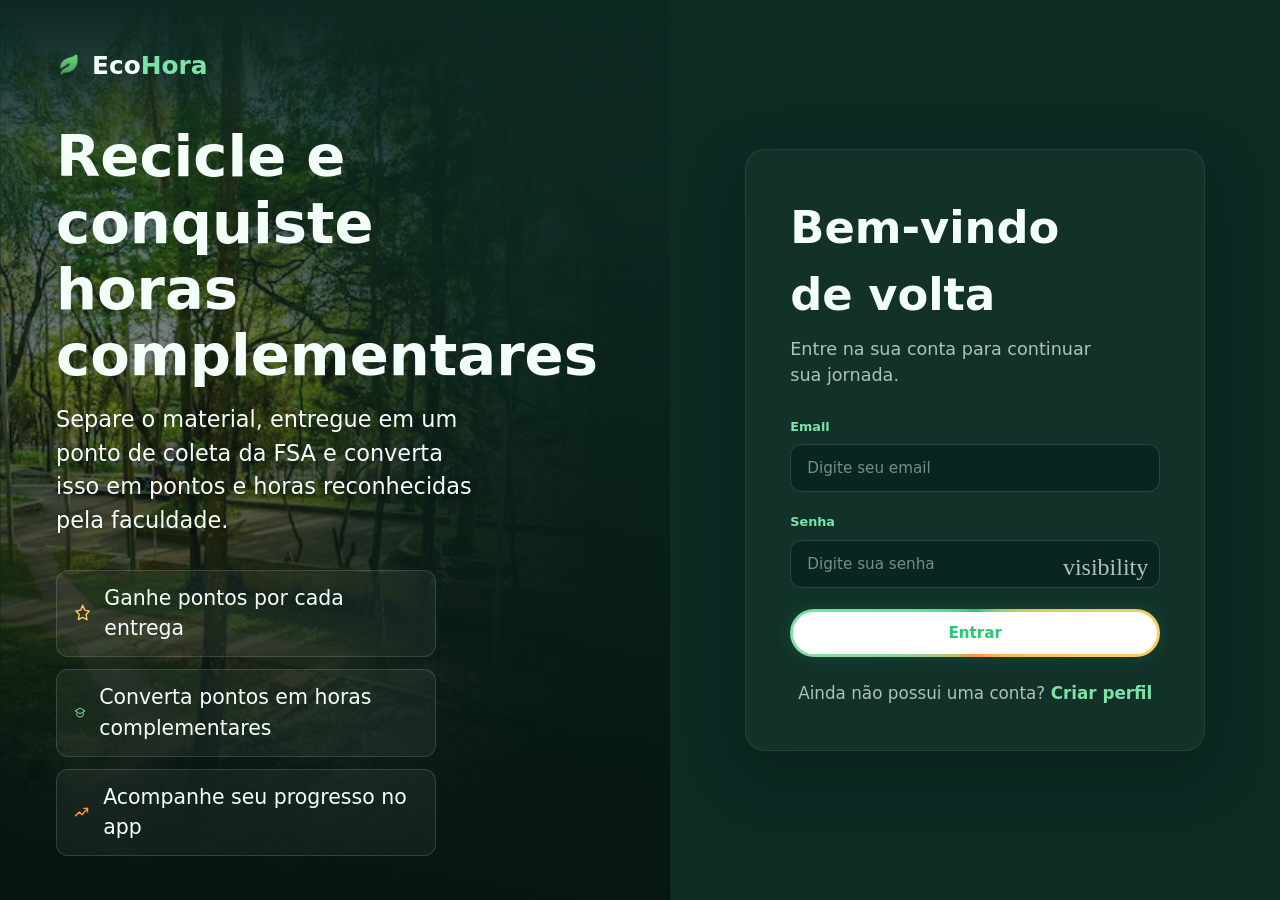
==== frontend/index.html @ d9c66c61 "feat(frontend): botao Admin na navbar e gaveta mobile no painel admin - index.html: item "Admin" (ic" ====
<!DOCTYPE html>
<html lang="pt-BR">
<head>
<meta charset="UTF-8">
<meta name="viewport" content="width=device-width, initial-scale=1.0">
<title>EcoHora - Painel</title>
<link rel="icon" href="assets/icon512_rounded.png">
<meta name="theme-color" content="#071f1c">
<link rel="manifest" href="manifest.webmanifest">

<link rel="preconnect" href="https://fonts.googleapis.com">
<link rel="preconnect" href="https://fonts.gstatic.com" crossorigin>
<link href="https://fonts.googleapis.com/css2?family=Manrope:wght@400;500;600;700&display=swap" rel="stylesheet">
<link rel="stylesheet" href="https://fonts.googleapis.com/css2?family=Material+Symbols+Outlined:opsz,wght,FILL,GRAD@20..48,100..700,0..1,-50..200" />

<link rel="stylesheet" href="estilos/tokens.css">
<link rel="stylesheet" href="estilos/dashboard.css">
</head>

<body>

<header class="app-header">
  <a class="brand" href="index.html" aria-label="EcoHora, início">
    <img class="brand-mark" src="assets/Ca105ad9cfc8580c765101d17bbb2323.webp" width="26" height="26" alt="">
    <span class="brand-name">Eco<span>Hora</span></span>
  </a>

  <nav class="app-nav" aria-label="Navegação do painel">
    <ul>
      <li>
        <button class="active" data-page="0" aria-current="page">
          <svg width="18" height="18" viewBox="0 0 20 20" fill="none" aria-hidden="true"><path d="M3 9.5 10 3l7 6.5" stroke="currentColor" stroke-width="1.6" stroke-linecap="round" stroke-linejoin="round"/><path d="M5 8.5V16a1 1 0 0 0 1 1h8a1 1 0 0 0 1-1V8.5" stroke="currentColor" stroke-width="1.6" stroke-linecap="round" stroke-linejoin="round"/></svg>
          <span class="nav-text">Home</span>
        </button>
      </li>
      <li>
        <button data-page="1">
          <svg width="18" height="18" viewBox="0 0 20 20" fill="none" aria-hidden="true"><circle cx="7" cy="7" r="3" stroke="currentColor" stroke-width="1.6"/><circle cx="14.5" cy="8" r="2.4" stroke="currentColor" stroke-width="1.6"/><path d="M2.5 17c0-3 2-4.8 4.5-4.8s4.5 1.8 4.5 4.8" stroke="currentColor" stroke-width="1.6" stroke-linecap="round"/><path d="M12.5 12.6c2.1.2 3.5 1.9 3.5 4.4" stroke="currentColor" stroke-width="1.6" stroke-linecap="round"/></svg>
          <span class="nav-text">Grupo</span>
        </button>
      </li>
      <li>
        <button data-page="2">
          <svg width="18" height="18" viewBox="0 0 20 20" fill="none" aria-hidden="true"><path d="M7 3 10 3 10 6" stroke="currentColor" stroke-width="1.6" stroke-linecap="round" stroke-linejoin="round"/><path d="M10 3c3.5 0.6 6 3.6 6 7a6 6 0 0 1-2 4.5" stroke="currentColor" stroke-width="1.6" stroke-linecap="round"/><path d="M13 17 10 17 10 14" stroke="currentColor" stroke-width="1.6" stroke-linecap="round" stroke-linejoin="round"/><path d="M10 17c-3.5-.6-6-3.6-6-7a6 6 0 0 1 2-4.5" stroke="currentColor" stroke-width="1.6" stroke-linecap="round"/></svg>
          <span class="nav-text">Lixão</span>
        </button>
      </li>


      <li>
        <button data-page="3">
          <svg width="18" height="18" viewBox="0 0 20 20" fill="none" aria-hidden="true"><path d="M10 18s6-5.2 6-9.8A6 6 0 0 0 4 8.2C4 12.8 10 18 10 18Z" stroke="currentColor" stroke-width="1.6" stroke-linejoin="round"/><circle cx="10" cy="8.2" r="2.1" stroke="currentColor" stroke-width="1.6"/></svg>
          <span class="nav-text">Postos</span>
        </button>
      </li>
      <li>
        <button data-page="4">
          <svg width="18" height="18" viewBox="0 0 20 20" fill="none" aria-hidden="true"><circle cx="10" cy="6.5" r="3" stroke="currentColor" stroke-width="1.6"/><path d="M4 17c0-3.3 2.7-5.5 6-5.5s6 2.2 6 5.5" stroke="currentColor" stroke-width="1.6" stroke-linecap="round"/></svg>
          <span class="nav-text">Perfil</span>
        </button>
      </li>
      <!-- só aparece para administrador (UX: quem autoriza é o backend) -->
      <li data-admin-only hidden>
        <a href="admin.html" aria-label="Administração">
          <svg width="18" height="18" viewBox="0 0 20 20" fill="none" aria-hidden="true"><path d="M10 2.5 16 5v4.5c0 3.6-2.5 6.2-6 8-3.5-1.8-6-4.4-6-8V5l6-2.5Z" stroke="currentColor" stroke-width="1.6" stroke-linejoin="round"/><path d="m7.5 10 1.8 1.8 3.2-3.5" stroke="currentColor" stroke-width="1.6" stroke-linecap="round" stroke-linejoin="round"/></svg>
          <span class="nav-text">Admin</span>
        </a>
      </li>
    </ul>
  </nav>

  <div class="header-points">
    <svg width="15" height="15" viewBox="0 0 20 20" fill="none" aria-hidden="true"><path d="M10 2 12.2 7.4 18 8 13.6 11.8 15 17.5 10 14.3 5 17.5 6.4 11.8 2 8 7.8 7.4 10 2Z" fill="var(--gold)"/></svg>
    <span id="points">0</span> pts
  </div>

  <button id="logoutButton" class="btn btn-danger-outline" type="button">Sair</button>
</header>

<!-- NAVEGAÇÃO MOBILE (gaveta inferior) -->
  <nav class="app-nav mobile" aria-label="Navegação do painel">
    <div class="nav-center" id="navDrawer">

      <!-- O puxador (handle) da gaveta -->
      <div class="drag-handle" onclick="toggleDrawer()">
        <div class="handle-bar"></div>
      </div>

      <!-- Grid com todos os ícones -->
      <ul class="nav-grid">
        <!-- 4 Ícones Principais (Primeira linha) -->
        <li>
          <button class="active" data-page="0" aria-current="page">
            <svg width="18" height="18" viewBox="0 0 20 20" fill="none" aria-hidden="true"><path d="M3 9.5 10 3l7 6.5" stroke="currentColor" stroke-width="1.6" stroke-linecap="round" stroke-linejoin="round"/><path d="M5 8.5V16a1 1 0 0 0 1 1h8a1 1 0 0 0 1-1V8.5" stroke="currentColor" stroke-width="1.6" stroke-linecap="round" stroke-linejoin="round"/></svg>
          </button>
        </li>
        <li>
          <button data-page="2">
            <svg width="18" height="18" viewBox="0 0 20 20" fill="none" aria-hidden="true"><path d="M7 3 10 3 10 6" stroke="currentColor" stroke-width="1.6" stroke-linecap="round" stroke-linejoin="round"/><path d="M10 3c3.5 0.6 6 3.6 6 7a6 6 0 0 1-2 4.5" stroke="currentColor" stroke-width="1.6" stroke-linecap="round"/><path d="M13 17 10 17 10 14" stroke="currentColor" stroke-width="1.6" stroke-linecap="round" stroke-linejoin="round"/><path d="M10 17c-3.5-.6-6-3.6-6-7a6 6 0 0 1 2-4.5" stroke="currentColor" stroke-width="1.6" stroke-linecap="round"/></svg>
          </button>
        </li>
        <li>
          <button data-page="3">
            <svg width="18" height="18" viewBox="0 0 20 20" fill="none" aria-hidden="true"><path d="M10 18s6-5.2 6-9.8A6 6 0 0 0 4 8.2C4 12.8 10 18 10 18Z" stroke="currentColor" stroke-width="1.6" stroke-linejoin="round"/><circle cx="10" cy="8.2" r="2.1" stroke="currentColor" stroke-width="1.6"/></svg>
          </button>
        </li>
        <li>
          <button data-page="4">
            <svg width="18" height="18" viewBox="0 0 20 20" fill="none" aria-hidden="true"><circle cx="10" cy="6.5" r="3" stroke="currentColor" stroke-width="1.6"/><path d="M4 17c0-3.3 2.7-5.5 6-5.5s6 2.2 6 5.5" stroke="currentColor" stroke-width="1.6" stroke-linecap="round"/></svg>
          </button>
        </li>
        <li>
          <button data-page="1">
            <svg width="18" height="18" viewBox="0 0 20 20" fill="none" aria-hidden="true"><circle cx="7" cy="7" r="3" stroke="currentColor" stroke-width="1.6"/><circle cx="14.5" cy="8" r="2.4" stroke="currentColor" stroke-width="1.6"/><path d="M2.5 17c0-3 2-4.8 4.5-4.8s4.5 1.8 4.5 4.8" stroke="currentColor" stroke-width="1.6" stroke-linecap="round"/><path d="M12.5 12.6c2.1.2 3.5 1.9 3.5 4.4" stroke="currentColor" stroke-width="1.6" stroke-linecap="round"/></svg>
          </button>
        </li>

        <!-- Ícones Secundários (Segunda linha, escondida inicialmente) -->
        <li data-admin-only hidden>
          <a href="admin.html" aria-label="Administração">
            <svg width="18" height="18" viewBox="0 0 20 20" fill="none" aria-hidden="true"><path d="M10 2.5 16 5v4.5c0 3.6-2.5 6.2-6 8-3.5-1.8-6-4.4-6-8V5l6-2.5Z" stroke="currentColor" stroke-width="1.6" stroke-linejoin="round"/><path d="m7.5 10 1.8 1.8 3.2-3.5" stroke="currentColor" stroke-width="1.6" stroke-linecap="round" stroke-linejoin="round"/></svg>
          </a>
        </li>



      </ul>
    </div>
  </nav>


<main class="viewport">
<div class="pages" id="pages">

<section class="page"><div class="container">
  <div class="hero">
    <div class="hero-main">
      <span class="badge">EcoHora · Fundação Santo André</span>
      <h2>Recicle e conquiste suas horas</h2>

      <ul class="hero-list">
        <li><strong>Grupo:</strong> veja quem mais pontuou na sua turma e quantos alunos participam.</li>
        <li><strong>Lixão:</strong> registre o material que você entregou pra reciclagem.</li>
        <li><strong>Postos:</strong> mapa com os pontos de coleta espalhados pelo campus.</li>
      </ul>

      <button class="btn btn-primary" onclick="goToPage(2)">Registrar reciclagem</button>
    </div>

    <div class="card level-card">
      <p class="level-label">Seu progresso</p>
      <h2>Nível 1</h2>
      <p class="muted-text">Continue reciclando pra desbloquear novas recompensas.</p>

      <div class="level-row">
        <span>XP</span>
        <b>72 / 100</b>
      </div>

      <div class="progress">
        <div></div>
      </div>
    </div>
  </div>

  <div class="grid stats">
    <div class="card stat">
      <svg class="icon" width="26" height="26" viewBox="0 0 20 20" fill="none" aria-hidden="true"><path d="M10 2 12.2 7.4 18 8 13.6 11.8 15 17.5 10 14.3 5 17.5 6.4 11.8 2 8 7.8 7.4 10 2Z" stroke="var(--gold)" stroke-width="1.4" stroke-linejoin="round"/></svg>
      <small>Pontos</small>
      <strong id="pointsHome">0</strong>
    </div>

    <div class="card stat">
      <svg class="icon" width="26" height="26" viewBox="0 0 20 20" fill="none" aria-hidden="true"><path d="M10 3 2 6.5 10 10 18 6.5 10 3Z" stroke="var(--green-light)" stroke-width="1.4" stroke-linejoin="round"/><path d="M5.5 8.3V12c0 1.4 2 2.5 4.5 2.5s4.5-1.1 4.5-2.5V8.3" stroke="var(--green-light)" stroke-width="1.4" fill="none"/></svg>
      <small>Peso reciclado</small>
      <strong id="weightHome">0 kg</strong>
    </div>

    <div class="card stat">
      <svg class="icon" width="26" height="26" viewBox="0 0 20 20" fill="none" aria-hidden="true"><path d="M7 3 10 3 10 6" stroke="var(--green)" stroke-width="1.4" stroke-linecap="round" stroke-linejoin="round"/><path d="M10 3c3.5 0.6 6 3.6 6 7a6 6 0 0 1-2 4.5" stroke="var(--green)" stroke-width="1.4" stroke-linecap="round"/><path d="M13 17 10 17 10 14" stroke="var(--green)" stroke-width="1.4" stroke-linecap="round" stroke-linejoin="round"/><path d="M10 17c-3.5-.6-6-3.6-6-7a6 6 0 0 1 2-4.5" stroke="var(--green)" stroke-width="1.4" stroke-linecap="round"/></svg>
      <small>Entregas</small>
      <strong id="deliveries">0</strong>
    </div>

    <div class="card stat">
      <svg class="icon" width="26" height="26" viewBox="0 0 20 20" fill="none" aria-hidden="true"><path d="M10 2c1 3-2.5 4-2.5 7a2.5 2.5 0 0 0 5 0c1.5 1 1.5 3 .5 4.5A5 5 0 0 1 5 10c0-3 2-4 2-6.5 1 1 1.5 2 1.5 2S8.5 4 10 2Z" stroke="var(--warm)" stroke-width="1.4" stroke-linejoin="round"/></svg>
      <small>Sequência</small>
      <strong>1 dia</strong>
    </div>
  </div>

  <h2 class="section-title">Missões</h2>

  <div class="grid missions">
    <div class="card mission" onclick="goToPage(2)">
      <h3>Primeira entrega</h3>
      <p>Registre seu primeiro material reciclável.</p>
      <div class="points">+50 XP</div>
    </div>

    <div class="card mission" onclick="goToPage(3)">
      <h3>Explorador verde</h3>
      <p>Encontre um ponto de coleta na faculdade.</p>
      <div class="points">+30 XP</div>
    </div>


    </div>
  </div>
</section>


<section class="page"><div class="container">
  <h2 class="title">Sua turma</h2>
  <p class="subtitle">
    Consulte os eventos e escolha um grupo para participar.
  </p>

  <div class="card" style="margin-bottom:20px">
    <h3>Eventos disponíveis</h3>
    <label for="grupoEvento">Selecione um evento</label> 
    <div class="field">
      <select id="grupoEvento" class="input dropdown-input" style="width:100%;margin:10px 0">
        <option value="">Carregando eventos...</option>
      </select>
    </div> 

    <label for="grupoOpcao">Grupos do evento</label>
    <div class="field">
      <select id="grupoOpcao" class="input" style="width:100%;margin:10px 0">
        <option value="">Selecione um evento primeiro</option>
      </select>
    </div>

    <button id="grupoEntrar" class="btn btn-primary" type="button">
      Entrar no grupo selecionado
    </button>
    <button id="grupoSair" class="btn btn-solid-green" type="button"
      style="margin-left:8px" hidden>
      Sair do grupo atual
    </button>

    <p id="grupoMensagem" role="status" style="margin-top:14px">
      Carregando informações...
    </p>
  </div>

  <div class="group-head">
    <div>
      <span class="badge">Seu grupo atual</span>
      <div class="group-name" id="grupoAtualNome">Nenhum grupo</div>
      <p class="subtitle" id="grupoAtualEvento" style="margin:6px 0 0">
        Você ainda não está em um grupo.
      </p>
    </div>
  </div>

  <h2 class="section-title">Pontuação e ranking</h2>
  <p class="subtitle">
    A pontuação coletiva e o ranking serão exibidos quando houver dados
    reais disponibilizados pelo backend.
  </p>
</div></section>


<section class="page"><div class="container">
  <h2 class="title">Lixão</h2>
  <p class="subtitle">Registre a entrega do material reciclável para receber pontos.</p>

  <div class="callout">
    <svg width="18" height="18" viewBox="0 0 20 20" fill="none" aria-hidden="true"><circle cx="10" cy="10" r="7.3" stroke="var(--gold)" stroke-width="1.5"/><path d="M10 6.5v4" stroke="var(--gold)" stroke-width="1.6" stroke-linecap="round"/><circle cx="10" cy="13.3" r="0.9" fill="var(--gold)"/></svg>
    Demonstração: os dados e pontuações abaixo são fictícios.
  </div>

  <div class="grid recycle-grid">

    <div class="card recycle plastico" onclick="selecionarMaterial(this.querySelector(&quot;h3&quot;).textContent)">
      <svg class="big" width="36" height="36" viewBox="0 0 24 24" fill="none" aria-hidden="true"><path d="M9 3h6v2.5l1.5 2V19a2 2 0 0 1-2 2h-5a2 2 0 0 1-2-2V7.5L9 5.5V3Z" stroke="var(--green-light)" stroke-width="1.5" stroke-linejoin="round"/><path d="M8.5 12h7" stroke="var(--green-light)" stroke-width="1.5"/></svg>
      <h3>Plástico</h3>
      <p>Garrafas, embalagens e outros recicláveis.</p>
      <div class="points">2 pontos/kg</div>
    </div>

    <div class="card recycle papel" onclick="selecionarMaterial(this.querySelector(&quot;h3&quot;).textContent)">
      <svg class="big" width="36" height="36" viewBox="0 0 24 24" fill="none" aria-hidden="true"><path d="M6 3h9l3 3v15a1 1 0 0 1-1 1H6a1 1 0 0 1-1-1V4a1 1 0 0 1 1-1Z" stroke="var(--green-light)" stroke-width="1.5" stroke-linejoin="round"/><path d="M9 12h6M9 15.5h6M9 8.5h3" stroke="var(--green-light)" stroke-width="1.4" stroke-linecap="round"/></svg>
      <h3>Papel</h3>
      <p>Folhas, caixas e materiais de papel.</p>
      <div class="points">2 pontos/kg</div>
    </div>

    <div class="card recycle vidro" onclick="selecionarMaterial(this.querySelector(&quot;h3&quot;).textContent)">
      <svg class="big" width="36" height="36" viewBox="0 0 24 24" fill="none" aria-hidden="true"><path d="M10 2h4v3.2l2 2.3V20a2 2 0 0 1-2 2h-4a2 2 0 0 1-2-2V7.5l2-2.3V2Z" stroke="var(--green-light)" stroke-width="1.5" stroke-linejoin="round"/><path d="M8 13h8" stroke="var(--green-light)" stroke-width="1.5"/></svg>
      <h3>Vidro</h3>
      <p>Garrafas e recipientes de vidro.</p>
      <div class="points">3 pontos/kg</div>
    </div>

    <div class="card recycle metal" onclick="selecionarMaterial(this.querySelector(&quot;h3&quot;).textContent)">
      <svg class="big" width="36" height="36" viewBox="0 0 24 24" fill="none" aria-hidden="true"><path d="M7 8 6.5 20a1.5 1.5 0 0 0 1.5 1.6h8a1.5 1.5 0 0 0 1.5-1.6L17 8" stroke="var(--green-light)" stroke-width="1.5" stroke-linecap="round" stroke-linejoin="round"/><ellipse cx="12" cy="8" rx="5" ry="2" stroke="var(--green-light)" stroke-width="1.5"/></svg>
      <h3>Metal</h3>
      <p>Latas e outros metais recicláveis.</p>
      <div class="points">1 ponto/kg</div>
    </div>

  </div>

  <form id="recycleForm" class="card recycle-form" onsubmit="return registrarReciclagemFormulario(event)">
    <h3>Registrar entrega</h3>
    <p class="subtitle">Selecione o material e informe o peso entregue.</p>
    <div class="field">
      <label for="recycleMaterial">Material reciclável</label>
      <select id="recycleMaterial" name="material" required>
        <option value="">Carregando materiais...</option>
      </select>
    </div>
    <div class="field">
      <label for="recycleWeight">Peso (kg)</label>
      <input id="recycleWeight" name="weight" type="text" inputmode="decimal" autocomplete="off" placeholder="Ex.: 1,5" aria-describedby="recycleHelp" required>
      <small id="recycleHelp">Informe um valor entre 1 e 10 kg. Você pode usar vírgula ou ponto decimal.</small>
    </div>
    <button id="recycleSubmit" class="btn btn-primary" type="submit">Registrar reciclagem</button>
    <p id="recycleStatus" role="status" aria-live="polite"></p>
  </form>

  <div class="card info-card">
    <h3>Como funciona?</h3>
    <p>
      Escolha o tipo de material entregue. Em uma versão real,
      esta ação deverá ser validada por um posto de coleta antes
      da conversão em pontos e horas complementares.
    </p>
  </div>
</div></section>








<section class="page"><div class="container">
  <h2 class="title">Postos</h2>
  <p class="subtitle">Locais para coleta de recicláveis.</p>

  <div class="callout callout-warm">
    <svg width="18" height="18" viewBox="0 0 20 20" fill="none" aria-hidden="true"><path d="M10 2 18.5 17H1.5L10 2Z" stroke="var(--warm)" stroke-width="1.5" stroke-linejoin="round"/><path d="M10 8v4" stroke="var(--warm)" stroke-width="1.6" stroke-linecap="round"/><circle cx="10" cy="14.5" r="0.9" fill="var(--warm)"/></svg>
    Esses dados são fictícios, ainda não refletem a realidade fiel do ambiente.
  </div>

  <div class="stations">

    <div class="map">
      <img
        src="assets/mapa-fsa_atualizado-931x1024.jpg"
        alt="Mapa da Fundação Santo André"
        onerror="this.style.display='none'">

      <div class="map-placeholder">Mapa dos pontos de coleta</div>
    </div>

    <div class="station-list">

      <div class="station">
        <h3>Fafil</h3>
        <p>Ao lado esquerdo da saída, sentido Faeco.</p>
        <div class="distance">Ponto de coleta</div>
      </div>

      <div class="station">
        <h3>Fafil — 1ºA</h3>
        <p>Ao lado dos banheiros no 1ºA, lado leste.</p>
        <div class="distance">Ponto de coleta</div>
      </div>

      <div class="station">
        <h3>Fafil — Térreo</h3>
        <p>Perto da entrada sentido Faengs.</p>
        <div class="distance">Ponto de coleta</div>
      </div>

      <div class="station">
        <h3>Prédio Central</h3>
        <p>Ao lado de fora da cantina, em frente à praça.</p>
        <div class="distance">Ponto de coleta</div>
      </div>

      <div class="station">
        <h3>Prédio Central</h3>
        <p>Perto da secretaria, ao lado da mesa de ping pong.</p>
        <div class="distance">Ponto de coleta</div>
      </div>

    </div>
  </div>
</div></section>

<section class="page perfil-page" data-page="4">

    <div class="perfil-container">

        <!-- Cabeçalho -->
        <div class="perfil-header">
            <div>
                <span class="perfil-kicker">MINHA CONTA</span>
                <h1>Meu perfil</h1>
                <p>Gerencie suas informações pessoais.</p>
            </div>
        </div>

        <!-- Card principal -->
        <div class="perfil-card">

            <!-- Avatar -->
            <div class="perfil-avatar-area">
                <div class="perfil-avatar" id="perfilAvatar">
                    <span class="material-symbols-outlined">
                      person
                    </span>
                </div>

                <div class="perfil-avatar-info">
                    <strong id="perfilNomeTopo">Usuário</strong>
                    <span id="perfilEmailTopo">usuario@email.com</span>
                </div>
            </div>

            <div class="perfil-divider"></div>

            <!-- Formulário -->
            <form id="perfilForm">

                <div class="perfil-form-grid">

                    <!-- Nome -->
                    <div class="perfil-field">
                        <label for="perfilNome">Nome</label>

                        <input
                            type="text"
                            id="perfilNome"
                            name="nome"
                            placeholder="Digite seu nome"
                            disabled
                            required
                        >
                    </div>

                    <!-- RA -->
                    <div class="perfil-field">
                        <label for="perfilRA">
                            RA
                            <span class="campo-bloqueado">Não pode ser alterado</span>
                        </label>

                        <input
                            type="text"
                            id="perfilRA"
                            name="ra"
                            placeholder="Seu RA"
                            disabled
                        >
                    </div>

                    <!-- Email -->
                    <div class="perfil-field">
                        <label for="perfilEmail">E-mail</label>

                        <input
                            type="email"
                            id="perfilEmail"
                            name="email"
                            placeholder="Digite seu e-mail"
                            disabled
                            required
                        >
                    </div>

                    <!-- Curso -->
                    <div class="perfil-field">
                        <label for="perfilCurso">Curso</label>

                        <select
                            id="perfilCurso"
                            name="curso"
                            disabled
                            required
                        >
                            <option value="">Carregando cursos...</option>
                        </select>
                    </div>

                    <!-- Turma -->
                    <div class="perfil-field">
                        <label for="perfilTurma">Turma</label>

                        <select
                            id="perfilTurma"
                            name="turma"
                            disabled
                            required
                        >
                            <option value="">Carregando turmas...</option>
                        </select>
                    </div>

                </div>

                <!-- Mensagem -->
                <div
                    class="perfil-message"
                    id="perfilMessage"
                    aria-live="polite"
                ></div>

                <!-- Ações -->
                <div class="perfil-actions">

                    <button
                        type="button"
                        class="perfil-btn perfil-btn-secondary"
                        id="perfilCancelar"
                        hidden
                    >
                        Cancelar
                    </button>

                    <button
                        type="button"
                        class="perfil-btn perfil-btn-primary"
                        id="perfilEditar"
                    >
                        Editar perfil
                    </button>

                    <button
                        type="submit"
                        class="perfil-btn perfil-btn-primary"
                        id="perfilSalvar"
                        hidden
                    >
                        Salvar alterações
                    </button>

                </div>

            </form>

        </div>

        <!-- Informação -->
        <div class="perfil-info-card">
            <div class="perfil-info-icon">i</div>

            <div>
                <strong>Sobre seus dados</strong>
                <p>
                    Seu RA é utilizado como identificação acadêmica
                    e não pode ser alterado por este painel.
                </p>
            </div>
        </div>

    </div>

</section>

</div>
</main>


<div class="toast" id="toast"></div>


<!-- API E AUTENTICAÇÃO -->
<script src="api.js"></script>
<script src="auth.js"></script>


<!-- FUNCIONALIDADES DA PÁGINA -->
<script>
const pages = document.getElementById('pages');
const buttons = [...document.querySelectorAll('.app-nav button')];

let current = 0;
let points = 0;
let deliveries = 0;
let totalWeight = 0;
let materiaisReciclagem = [];
let startX = 0;


function atualizarPontuacaoCards() {
  document.querySelectorAll(".recycle").forEach(card => {
    const nome = card.querySelector("h3")?.textContent.trim();
    const exibicao = card.querySelector(".points");

    const material = materiaisReciclagem.find(
      m => m.material_name.trim().toLowerCase() === nome?.toLowerCase()
    );

    if (!exibicao) return;

    exibicao.textContent =
      material && Number.isFinite(Number(material.points_per_kilogram))
        ? `${material.points_per_kilogram} pontos/kg`
        : "Pontuação indisponível";
  });
}

async function carregarMateriaisReciclagem() {
  try {
    materiaisReciclagem = await getMaterials();
    console.log("Materiais carregados:", materiaisReciclagem);
    atualizarPontuacaoCards();
    popularSeletorMateriais();
  } catch (erro) {
    console.error("Erro ao carregar materiais:", erro);
    materiaisReciclagem = [];
  }
}

window.addEventListener('load', () => {
  carregarMateriaisReciclagem();
});

function goToPage(n) {
  n = Math.max(0, Math.min(4, n));
  current = n;

  pages.style.transform = `translateX(-${n * 100}vw)`;

  buttons.forEach(b => {
    const isActive = parseInt(b.dataset.page) === n;

    b.classList.toggle('active', isActive);

    if (isActive) {
      b.setAttribute('aria-current', 'page');
    } else {
      b.removeAttribute('aria-current');
    }
  });

  // Fecha a gaveta mobile ao trocar de página
  if (drawer) drawer.classList.remove('expanded');
}

// Gaveta da navegação mobile
const drawer = document.getElementById('navDrawer');
let touchStartY = 0;

function toggleDrawer() {
  drawer.classList.toggle('expanded');
}

if (drawer) {
  drawer.addEventListener('touchstart', e => {
    touchStartY = e.touches[0].clientY;
  });

  drawer.addEventListener('touchmove', e => {
    const diff = touchStartY - e.touches[0].clientY;

    if (diff > 15) drawer.classList.add('expanded');
    else if (diff < -15) drawer.classList.remove('expanded');
  });
}


buttons.forEach(b => {
  b.addEventListener('click', () => goToPage(+b.dataset.page));
});



document.addEventListener('keydown', e => {
  // Não trocar de aba enquanto o usuário navega por um campo.
  if (
    e.target instanceof Element &&
    e.target.closest('input, select, textarea, [contenteditable="true"]')
  ) {
    return;
  }

  if (e.key === 'ArrowRight') {
    goToPage(current + 1);
  }

  if (e.key === 'ArrowLeft') {
    goToPage(current - 1);
  }
});

let swipePermitido = false;

pages.addEventListener('pointerdown', e => {
  // No desktop, arrastar o mouse não deve trocar de tela.
  if (e.pointerType === 'mouse') {
    swipePermitido = false;
    return;
  }

  startX = e.clientX;

  const alvo = e.target instanceof Element ? e.target : null;

  swipePermitido = !alvo?.closest(
    'select, input, textarea, button, a, label, [contenteditable="true"]'
  );
});

pages.addEventListener('pointerup', e => {
  if (!swipePermitido) {
    swipePermitido = false;
    return;
  }

  const d = startX - e.clientX;

  if (Math.abs(d) > 55) {
    goToPage(current + (d > 0 ? 1 : -1));
  }

  swipePermitido = false;
});



function update() {
  document.getElementById('points').textContent =
    points.toLocaleString('pt-BR');

  document.getElementById('pointsHome').textContent =
    points.toLocaleString('pt-BR');

  document.getElementById('deliveries').textContent =
    deliveries.toLocaleString('pt-BR');

  const weightHome = document.getElementById('weightHome');
  if (weightHome) {
    weightHome.textContent = `${totalWeight.toLocaleString('pt-BR', {
      maximumFractionDigits: 2
    })} kg`;
  }
}


function popularSeletorMateriais() {
  const select = document.getElementById("recycleMaterial");
  if (!select) return;
  select.replaceChildren(new Option("Selecione um material", ""));
  materiaisReciclagem.forEach(item => {
    select.add(new Option(item.material_name, String(item.id)));
  });
  select.addEventListener("change", atualizarDestaqueMaterial);
  atualizarDestaqueMaterial();
}

function atualizarDestaqueMaterial() {
  const select = document.getElementById("recycleMaterial");
  const form = document.getElementById("recycleForm");
  if (!select || !form) return;
  const item = materiaisReciclagem.find(m => String(m.id) === select.value);
  const classes = ["plastico", "papel", "vidro", "metal"];
  form.classList.remove(...classes.map(c => "material-" + c));
  document.querySelectorAll(".recycle-grid .recycle").forEach(card => {
    card.classList.remove("selected");
  });
  if (!item) return;
  const material = item.material_name.trim().toLowerCase();
  const nomeNormalizado = material.normalize("NFD").replace(/[\u0300-\u036f]/g, "");
  const classe = classes.find(c => c === nomeNormalizado);
  if (!classe) return;
  form.classList.add("material-" + classe);
  const card = document.querySelector(".recycle-grid .recycle." + classe);
  if (card) card.classList.add("selected");
}

function selecionarMaterial(material) {
  const select = document.getElementById("recycleMaterial");
  if (!select) return;
  const item = materiaisReciclagem.find(m => m.material_name.trim().toLowerCase() === material.trim().toLowerCase());
  if (item) select.value = String(item.id);
  atualizarDestaqueMaterial();
  document.getElementById("recycleWeight").focus();
}

function registrarReciclagemFormulario(event) {
  event.preventDefault();
  const select = document.getElementById("recycleMaterial");
  const pesoTexto = document.getElementById("recycleWeight").value.trim();
  const status = document.getElementById("recycleStatus");
  const peso = Number(pesoTexto.replace(",", "."));
  if (!select.value) {
    status.textContent = "Selecione um material reciclável.";
    return false;
  }
  if (!pesoTexto || !Number.isFinite(peso) || peso < 1 || peso > 10) {
    status.textContent = "Informe um peso válido entre 1 e 10 kg.";
    return false;
  }
  recycle(select.value, peso);
  return false;
}

async function recycle(materialId, peso) {
  const item = materiaisReciclagem.find(m => String(m.id) === String(materialId));
  const status = document.getElementById("recycleStatus");
  const submit = document.getElementById("recycleSubmit");
  if (!item) {
    status.textContent = "Material indisponível. Recarregue a página e tente novamente.";
    return;
  }
  status.textContent = "Registrando entrega...";
  submit.disabled = true;
  try {
    const resposta = await registerRecycling({ fk_cd_material: item.id, nr_weight_kilograms: peso });
    if (!resposta || typeof resposta.total_points !== "number" || typeof resposta.points_earned !== "number") {
      throw new Error("A API não retornou os dados de pontuação esperados. Verifique o registro antes de tentar novamente.");
    }
    points = resposta.total_points;
    deliveries++;
    totalWeight += Number(peso) || 0;
    update();
    status.textContent = `${item.material_name}: ${peso.toLocaleString("pt-BR")} kg registrados. +${resposta.points_earned.toLocaleString("pt-BR")} pontos.`;
    document.getElementById("recycleWeight").value = "";
  } catch (error) {
    console.error("Erro ao registrar reciclagem:", error);
    status.textContent = error.message || "Não foi possível registrar a reciclagem.";
  } finally {
    submit.disabled = false;
  }
}

function buy(item) {
  showToast(`${item}: resgate demonstrativo.`);
}


let timer;


function showToast(msg) {
  const t = document.getElementById('toast');

  t.textContent = msg;
  t.classList.add('show');

  clearTimeout(timer);

  timer = setTimeout(() => {
    t.classList.remove('show');
  }, 2800);
}


update();
</script>



<!-- PERFIL -->
<script>
const perfilForm = document.getElementById('perfilForm');
const perfilNome = document.getElementById('perfilNome');
const perfilRA = document.getElementById('perfilRA');
const perfilEmail = document.getElementById('perfilEmail');
const perfilCurso = document.getElementById('perfilCurso');
const perfilTurma = document.getElementById('perfilTurma');

const perfilNomeTopo = document.getElementById('perfilNomeTopo');
const perfilEmailTopo = document.getElementById('perfilEmailTopo');

const perfilMessage = document.getElementById('perfilMessage');
const perfilCancelar = document.getElementById('perfilCancelar');
const perfilEditar = document.getElementById('perfilEditar');
const perfilSalvar = document.getElementById('perfilSalvar');

let perfilAtual = null;
let perfilOpcoes = {
    courses: [],
    classes: []
};

function mostrarMensagemPerfil(mensagem, erro = false) {
    perfilMessage.textContent = mensagem;
    perfilMessage.classList.toggle('error', erro);
}

function preencherCursos(courses) {
    perfilCurso.innerHTML = '<option value="">Selecione seu curso</option>';

    courses.forEach(course => {
        const option = document.createElement('option');

        option.value = course.id;
        option.textContent = course.course;

        perfilCurso.appendChild(option);
    });
}

function preencherTurmas(classes) {
    perfilTurma.innerHTML = '<option value="">Selecione sua turma</option>';

    classes.forEach(item => {
        const option = document.createElement('option');

        option.value = item.id;
        option.textContent = item.class_code;

        perfilTurma.appendChild(option);
    });
}

function preencherPerfil(user) {
    perfilAtual = user;

    perfilNome.value = user.name;
    perfilRA.value = user.ra;
    perfilEmail.value = user.email;

    perfilNomeTopo.textContent = user.name;
    perfilEmailTopo.textContent = user.email;

    const curso = perfilOpcoes.courses.find(
        item => item.course === user.course
    );

    const turma = perfilOpcoes.classes.find(
        item => item.class_code === user.user_class
    );

    perfilCurso.value = curso ? String(curso.id) : '';
    perfilTurma.value = turma ? String(turma.id) : '';
}

function definirModoEdicao(editando) {
    perfilNome.disabled = !editando;
    perfilEmail.disabled = !editando;
    perfilCurso.disabled = !editando;
    perfilTurma.disabled = !editando;

    // O RA nunca pode ser alterado pelo perfil.
    perfilRA.disabled = true;

    perfilEditar.hidden = editando;
    perfilSalvar.hidden = !editando;
    perfilCancelar.hidden = !editando;
}

async function carregarPerfil() {
    try {
        mostrarMensagemPerfil('Carregando dados...');

        const session = await getSession();

        if (!session.authenticated || !session.user?.ra) {
            throw new Error('Não foi possível identificar o usuário autenticado.');
        }

        const [user, options] = await Promise.all([
            getAuthenticatedUser(session.user.ra),
            loadRegistrationOptions()
        ]);

        perfilOpcoes = options;

        points = Number(user.points ?? 0);

        const historico = Array.isArray(user.recycling)
          ? user.recycling
          : [];

        deliveries = historico.length;
        totalWeight = historico.reduce((total, entrega) => {
          return total + (Number(entrega.weight_kilograms) || 0);
        }, 0);

        update();

        preencherCursos(options.courses);
        preencherTurmas(options.classes);
        preencherPerfil(user);

        definirModoEdicao(false);
        mostrarMensagemPerfil('');

    } catch (error) {
        console.error('Erro ao carregar perfil:', error);
        mostrarMensagemPerfil(
            error.message || 'Não foi possível carregar seu perfil.',
            true
        );
    }
}

perfilEditar.addEventListener('click', function () {
    mostrarMensagemPerfil('');
    definirModoEdicao(true);
});

perfilCancelar.addEventListener('click', function () {
    if (perfilAtual) {
        preencherPerfil(perfilAtual);
    }

    definirModoEdicao(false);
    mostrarMensagemPerfil('');
});

perfilForm.addEventListener('submit', async function (event) {
    event.preventDefault();

    try {
        perfilSalvar.disabled = true;
        perfilSalvar.textContent = 'Salvando...';
        mostrarMensagemPerfil('');

        const dados = {
            ra: perfilAtual.ra,
            name: perfilNome.value.trim(),
            email: perfilEmail.value.trim(),
            course: Number(perfilCurso.value),
            user_class: Number(perfilTurma.value)
        };

        if (!dados.name || !dados.email || !dados.course || !dados.user_class) {
            throw new Error('Preencha todos os campos do perfil.');
        }

        const atualizado = await updateProfile(dados);

        preencherPerfil({
            ...perfilAtual,
            ...atualizado
        });

        definirModoEdicao(false);
        mostrarMensagemPerfil('Perfil atualizado com sucesso.');

    } catch (error) {
        console.error('Erro ao atualizar perfil:', error);

        mostrarMensagemPerfil(
            error.message || 'Não foi possível atualizar seu perfil.',
            true
        );

    } finally {
        perfilSalvar.disabled = false;
        perfilSalvar.textContent = 'Salvar alterações';
    }
});

carregarPerfil();
</script>


<!-- CONTROLE DE SESSÃO -->
<script>
async function protectPage() {
  try {
    const session = await getSession();

    // Botão do painel administrativo: só para administrador.
    if (session?.user?.role === 'Administrador') {
      document.querySelectorAll('[data-admin-only]').forEach(el => { el.hidden = false; });
    }

    console.log('Sessão válida.');
  } catch (error) {
    console.warn('Sessão inválida:', error.message);

    window.location.replace('login.html');
  }
}


const logoutButton = document.getElementById('logoutButton');


logoutButton.addEventListener('click', async function () {
  try {
    logoutButton.disabled = true;
    logoutButton.textContent = 'Saindo...';

    await logout();

    localStorage.removeItem('usuarioEmail');

    window.location.replace('login.html');

  } catch (error) {
    console.error('Erro ao realizar logout:', error);

    // Mesmo se a API estiver indisponível,
    // não deixamos o usuário permanecer na tela protegida.
    localStorage.removeItem('usuarioEmail');

    window.location.replace('login.html');
  }
});


protectPage();


window.addEventListener('pageshow', async function (event) {
  if (event.persisted) {
    await protectPage();
  }
});

</script>

<script>
  if ('serviceWorker' in navigator) {
    window.addEventListener('load', () => {
      navigator.serviceWorker.register('sw.js').catch(err => {
        console.warn('Não foi possível registrar o service worker:', err);
      });
    });
  }
</script>


<script>
// INTEGRACAO_GRUPOS_ECOHORA
(function () {
    const eventoSelect = document.getElementById("grupoEvento");
    const grupoSelect = document.getElementById("grupoOpcao");
    const entrarBtn = document.getElementById("grupoEntrar");
    const sairBtn = document.getElementById("grupoSair");
    const mensagem = document.getElementById("grupoMensagem");
    const nomeAtual = document.getElementById("grupoAtualNome");
    const eventoAtual = document.getElementById("grupoAtualEvento");

    if (!eventoSelect || !grupoSelect || !entrarBtn || !sairBtn) return;

    let eventos = [];
    let grupos = [];
    let usuario = null;

    function lista(valor, propriedade) {
        if (Array.isArray(valor)) return valor;
        if (Array.isArray(valor?.[propriedade])) return valor[propriedade];
        if (Array.isArray(valor?.data)) return valor.data;
        return [];
    }

    function informar(texto, erro = false) {
        mensagem.textContent = texto;
        mensagem.style.color = erro ? "#b42318" : "";
    }

    function nomeEvento(eventoId) {
        const evento = eventos.find(e => Number(e.id) === Number(eventoId));
        return evento?.event_name || "Evento";
    }

    function atualizarGrupoAtual() {
        const grupoId = usuario?.event_group_id;
        const grupo = grupos.find(g => Number(g.id) === Number(grupoId));

        if (grupo) {
            nomeAtual.textContent = grupo.group_name;
            eventoAtual.textContent = nomeEvento(grupo.event_id);
            sairBtn.hidden = false;
        } else {
            nomeAtual.textContent = "Nenhum grupo";
            eventoAtual.textContent = "Você ainda não está em um grupo.";
            sairBtn.hidden = true;
        }

        entrarBtn.disabled = !usuario || !grupoSelect.value ||
            Number(grupoSelect.value) === Number(grupoId);
    }

    function atualizarGrupos() {
        const eventoId = eventoSelect.value;
        const disponiveis = grupos.filter(
            g => Number(g.event_id) === Number(eventoId)
        );

        grupoSelect.replaceChildren();

        const inicial = document.createElement("option");
        inicial.value = "";
        inicial.textContent = disponiveis.length
            ? "Selecione um grupo"
            : "Nenhum grupo cadastrado neste evento";
        grupoSelect.appendChild(inicial);

        disponiveis.forEach(grupo => {
            const option = document.createElement("option");
            option.value = grupo.id;
            option.textContent = grupo.group_name;
            grupoSelect.appendChild(option);
        });

        atualizarGrupoAtual();
    }

    async function carregarDados() {
        informar("Carregando eventos e grupos...");

        try {
            const session = await getSession();

            if (!session?.authenticated || !session.user?.ra) {
                throw new Error("Faça login para consultar e escolher seu grupo.");
            }

            const resultados = await Promise.all([
                getEvents(),
                getEventGroups(),
                getAuthenticatedUser(session.user.ra)
            ]);

            eventos = lista(resultados[0], "events");
            grupos = lista(resultados[1], "groups");
            usuario = resultados[2];

            eventoSelect.replaceChildren();

            if (!eventos.length) {
                const option = document.createElement("option");
                option.value = "";
                option.textContent = "Nenhum evento cadastrado";
                eventoSelect.appendChild(option);
            } else {
                eventos.forEach(evento => {
                    const option = document.createElement("option");
                    option.value = evento.id;
                    option.textContent = evento.event_name;
                    eventoSelect.appendChild(option);
                });
            }

            atualizarGrupos();
            informar(
                "Dados carregados. Selecione um evento e um grupo para participar."
            );
        } catch (error) {
            console.error("Erro ao carregar eventos e grupos:", error);
            informar(
                error.message || "Não foi possível carregar os grupos.",
                true
            );
        }
    }

    eventoSelect.addEventListener("change", atualizarGrupos);
    grupoSelect.addEventListener("change", atualizarGrupoAtual);

    entrarBtn.addEventListener("click", async function () {
        const grupoId = grupoSelect.value;
        if (!grupoId) {
            informar("Selecione um grupo primeiro.", true);
            return;
        }

        if (usuario?.event_group_id) {
            informar(
                "Você já está em um grupo. Saia dele antes de entrar em outro.",
                true
            );
            return;
        }

        entrarBtn.disabled = true;
        try {
            await assignUserToGroup(grupoId);
            informar("Inscrição realizada. Atualizando informações...");
            await carregarDados();
        } catch (error) {
            console.error("Erro ao entrar no grupo:", error);
            informar(error.message || "Não foi possível entrar no grupo.", true);
            atualizarGrupoAtual();
        }
    });

    sairBtn.addEventListener("click", async function () {
        if (!usuario?.event_group_id) return;

        sairBtn.disabled = true;
        try {
            await unassignUserFromGroup();
            informar("Você saiu do grupo. Atualizando informações...");
            await carregarDados();
        } catch (error) {
            console.error("Erro ao sair do grupo:", error);
            informar(error.message || "Não foi possível sair do grupo.", true);
        } finally {
            sairBtn.disabled = false;
        }
    });

    carregarDados();
})();
</script>

</body>
</html>
---- frontend/estilos/tokens.css ----
/* =========================================================
   EcoHora — sistema de design compartilhado
   Toda página do site importa este arquivo primeiro.
   Fonte de título/UI: Manrope (nunca Inter/Roboto/Arial/
   Helvetica). Fonte de apoio: Kalam, só pra texto corrido
   (parágrafos, legendas) — nunca título ou subtítulo. Ver
   utilitário .text-hand mais abaixo.
   Paleta com intenção: verde é a marca, laranja é o acento
   quente ("embalagem"/ação), dourado é o segundo acento
   (usado sobre foto, onde o verde se perderia no fundo).
   Sem gradiente decorativo solto, sem sombra dupla, sem
   emoji fazendo de ícone.
========================================================= */

* {
  margin: 0;
  padding: 0;
  box-sizing: border-box;
}

:root {
  --bg: #071f1c;
  --bg-alt: #0b2b23;
  --surface: #0e332a;
  --card: #103832;
  --input-bg: #09251f;

  --green: #29c777;
  --green-light: #7be3a8;
  --green-deep: #0f3a2c;

  --warm: #ff9142;
  --gold: #ffcf5c;
  --blue: #65b9ff;
  --danger: #ff6b6b;

  --text: #f4fff9;
  --muted: #a9c4bb;
  --muted-dark: #7f9c92;
  --placeholder: #6d9185;

  --line: rgba(255, 255, 255, 0.14);
  --line-soft: rgba(255, 255, 255, 0.1);

  /* raio concêntrico: pill externo 999px, botão/input interno
     10 a 12px, o padding ao redor define o resto da escala */
  --radius-sm: 8px;
  --radius-md: 12px;
  --radius-lg: 20px;
  --radius-pill: 999px;

  --header-h: 76px;
  --font-hand: "Kalam", "Comic Sans MS", cursive;

  --shadow-card: 0 20px 60px rgba(0, 0, 0, 0.25);
}

html {
  scroll-behavior: smooth;
}

@media (prefers-reduced-motion: reduce) {
  html {
    scroll-behavior: auto;
  }
}

body {
  min-height: 100vh;
  min-height: 100dvh;
  font-family: "Manrope", system-ui, sans-serif;
  font-weight: 400;
  font-size: 1.05rem;
  background: var(--bg);
  color: var(--text);
  line-height: 1.5;
}

h1, h2, h3 {
  font-weight: 700;
  text-wrap: balance;
}

p {
  text-wrap: pretty;
}

a {
  color: inherit;
}

.skip-link {
  position: absolute;
  left: -999px;
  top: 0;
  background: var(--green);
  color: var(--bg);
  padding: 12px 18px;
  border-radius: 0 0 var(--radius-sm) 0;
  font-weight: 600;
  z-index: 100;
}

.skip-link:focus {
  left: 0;
}

:focus-visible {
  outline: 2px solid var(--green-light);
  outline-offset: 3px;
}

/* =========================================================
   BOTÕES
   Raio concêntrico: botão pill (999) contendo o texto com
   padding de 12 a 16px, sem sombra dupla, sem gradiente.
   Mesma cor de fundo do que está atrás, borda que muda de
   cor pra diferenciar ação primária de secundária.
========================================================= */

.btn {
  display: inline-flex;
  align-items: center;
  justify-content: center;
  gap: 8px;
  padding: 12px 22px;
  border-radius: var(--radius-pill);
  font-family: inherit;
  font-size: 0.95rem;
  font-weight: 600;
  text-decoration: none;
  border: 1px solid transparent;
  cursor: pointer;
  transition: background-color 0.15s ease, border-color 0.15s ease, color 0.15s ease, transform 0.15s ease;
}

.btn-ghost {
  background: transparent;
  border-color: var(--green);
  color: var(--green-light);
}

.btn-ghost:hover {
  background: rgba(41, 199, 119, 0.12);
}

.btn-outline {
  background: transparent;
  border-color: rgba(255, 145, 66, 0.55);
  color: var(--text);
}

.btn-outline:hover {
  border-color: var(--warm);
  color: var(--warm);
}

.btn-primary {
  background: var(--gold);
  color: #2b1d02;
}

.btn-primary:hover {
  background: #ffdb85;
}

.btn-nav {
  padding: 14px 24px;
  font-size: 1rem;
  background: transparent;
  border: 1px solid var(--green);
  color: var(--text);
  font-weight: 600;
}

.btn-nav:hover {
  background: rgba(41, 199, 119, 0.12);
  border-color: var(--green-light);
  color: var(--green-light);
}

/* Segunda ação do menu (secundária) — mesma forma do
   btn-nav, mas com borda neutra em vez de verde, pra não
   competir com o botão de entrar. */
.btn-nav-outline {
  padding: 14px 24px;
  font-size: 1rem;
  background: transparent;
  border: 1px solid rgba(101, 185, 255, 0.55);
  color: var(--text);
  font-weight: 600;
}

.btn-nav-outline:hover {
  background: rgba(101, 185, 255, 0.12);
  border-color: var(--blue);
  color: var(--blue);
}

.btn-solid-green {
  background: var(--green);
  color: #04261a;
}

.btn-solid-green:hover {
  background: var(--green-light);
}

.btn-danger-outline {
  background: transparent;
  border-color: rgba(255, 107, 107, 0.5);
  color: var(--danger);
}

.btn-danger-outline:hover {
  background: rgba(255, 107, 107, 0.12);
  border-color: var(--danger);
}

.btn:disabled {
  opacity: 0.6;
  cursor: not-allowed;
  transform: none;
}

.btn-block {
  width: 100%;
}

/* =========================================================
   BORDA GIRATÓRIA NOS CTAS PRINCIPAIS
   Só nos botões de conversão de verdade ("Comece a ganhar",
   entrar/criar perfil) — não em todo botão do site, senão
   deixa de chamar atenção pra qualquer coisa. Anel com as
   cores da própria marca (verde/dourado/laranja), não um
   arco-íris genérico de tutorial. Baseado na técnica de
   @property + conic-gradient, adaptada pra essa paleta.
   https://theosoti.com/blog/animated-gradient-borders/
========================================================= */

@property --cta-angle {
  syntax: '<angle>';
  initial-value: 0deg;
  inherits: false;
}

@keyframes cta-border-spin {
  to { --cta-angle: 360deg; }
}

.btn-cta-glow {
  position: relative;
  z-index: 0;
  background: linear-gradient(#ffffff, #ffffff) padding-box,
    conic-gradient(from var(--cta-angle), var(--green), var(--gold), var(--warm), var(--green-light), var(--green)) border-box;
  color: var(--green);
  border: 3px solid transparent;
  border-radius: var(--radius-pill);
  box-shadow: inset 0 0 0 1px rgba(255, 255, 255, 0.8), 0 0 18px rgba(41, 199, 119, 0.16);
  animation: cta-border-spin 4.5s linear infinite;
}

.btn-cta-glow:hover {
  background: linear-gradient(#f3faf6, #f3faf6) padding-box,
    conic-gradient(from var(--cta-angle), var(--green), var(--gold), var(--warm), var(--green-light), var(--green)) border-box;
  color: var(--green-light);
  box-shadow: inset 0 0 0 1px rgba(255, 255, 255, 0.9), 0 0 22px rgba(123, 227, 168, 0.2);
}

.btn-cta-glow::before,
.btn-cta-glow::after {
  display: none;
}

.btn-cta-glow > * {
  position: relative;
  z-index: 1;
}


/* =========================================================
   CAMPOS DE FORMULÁRIO
   Um único padrão de input pra qualquer form do site.
========================================================= */

.field {
  display: flex;
  flex-direction: column;
  gap: 8px;
  margin-bottom: 20px;
}

.field label {
  font-size: 0.8rem;
  font-weight: 700;
  color: var(--green-light);
}

.field input,
.field select {
  width: 100%;
  padding: 14px 16px;
  border-radius: var(--radius-md);
  border: 1px solid var(--line);
  outline: none;
  background: var(--input-bg);
  color: var(--text);
  font-family: inherit;
  font-size: 0.95rem;
  transition: border-color 0.15s ease, box-shadow 0.15s ease;
}

.field input::placeholder {
  color: var(--placeholder);
}

.field input:focus,
.field select:focus {
  border-color: var(--green);
  box-shadow: 0 0 0 3px rgba(41, 199, 119, 0.15);
}

.field select option {
  background: var(--input-bg);
  color: var(--text);
}

/* =========================================================
   CARTÃO
   Painel elevado padrão (formulários, modais, blocos de
   destaque). Uma sombra só, nunca sombra + borda gritando
   junto.
========================================================= */

.card {
  background: var(--card);
  border: 1px solid var(--line-soft);
  border-radius: var(--radius-lg);
  box-shadow: var(--shadow-card);
}

/* =========================================================
   CABEÇALHO / MARCA
   Mesmo header em qualquer página que precise dele.
========================================================= */

.site-header {
  position: sticky;
  top: 0;
  z-index: 50;
  background: var(--bg-alt);
  border-bottom: 1px solid var(--line);
}

.header-inner {
  height: var(--header-h);
  max-width: 1200px;
  margin: 0 auto;
  padding: 0 24px;
  display: flex;
  align-items: center;
  justify-content: space-between;
}

.brand {
  display: flex;
  align-items: center;
  gap: 10px;
  text-decoration: none;
}

.brand-mark {
  flex-shrink: 0;
}

.brand-name {
  font-size: 1.55rem;
  font-weight: 800;
  color: var(--text);
}

.brand-name span {
  color: var(--green-light);
}

.primary-nav {
  display: flex;
  gap: 18px;
  margin-left: auto;
}

/* Botão hamburger: três barras que se transformam em X.
   Feito à mão com transform, sem biblioteca de ícones, e
   sem animar propriedades de layout (top/width). */

.menu-toggle {
  display: none;
  width: 44px;
  height: 44px;
  align-items: center;
  justify-content: center;
  background: transparent;
  border: 1px solid var(--line);
  border-radius: var(--radius-sm);
  cursor: pointer;
}

.menu-toggle-box {
  position: relative;
  width: 20px;
  height: 14px;
  display: block;
}

.menu-toggle-bar {
  position: absolute;
  left: 0;
  top: 50%;
  width: 100%;
  height: 2px;
  background: var(--text);
  border-radius: 2px;
  transition: transform 0.25s ease, opacity 0.2s ease;
}

.menu-toggle-bar:nth-child(1) { transform: translateY(-6px); }
.menu-toggle-bar:nth-child(2) { transform: translateY(0); }
.menu-toggle-bar:nth-child(3) { transform: translateY(6px); }

.menu-toggle[aria-expanded="true"] .menu-toggle-bar:nth-child(1) {
  transform: translateY(0) rotate(45deg);
}

.menu-toggle[aria-expanded="true"] .menu-toggle-bar:nth-child(2) {
  opacity: 0;
  transform: translateY(0) scaleX(0.5);
}

.menu-toggle[aria-expanded="true"] .menu-toggle-bar:nth-child(3) {
  transform: translateY(0) rotate(-45deg);
}

.mobile-menu {
  display: none;
  flex-direction: column;
  gap: 10px;
  padding: 16px 24px 20px;
  border-top: 1px solid var(--line);
  background: var(--bg-alt);
  position: absolute;
  width: 100%;
}

.mobile-menu.open {
  display: flex;
}

@media (max-width: 760px) {
  .primary-nav {
    display: none;
  }
  .menu-toggle {
    display: flex;
  }
}

/* =========================================================
   TEXTOS DE APOIO REUTILIZÁVEIS
========================================================= */

.eyebrow {
  display: inline-block;
  font-size: 0.75rem;
  font-weight: 700;
  letter-spacing: 0.08em;
  text-transform: uppercase;
  font-variant-caps: small-caps;
  color: var(--green-light);
  margin-bottom: 18px;
}

/* Tracinho colorido pra abrir seção, alternativa ao eyebrow
   quando ele já foi usado em outro lugar da mesma página. */
.section-rule {
  display: block;
  width: 40px;
  height: 3px;
  border-radius: 2px;
  margin-bottom: 20px;
}

.section-rule.is-green { background: var(--green); }
.section-rule.is-warm { background: var(--warm); }
.section-rule.is-gold { background: var(--gold); }

.accent-warm { color: var(--warm); }
.accent-gold { color: var(--gold); }

/* =========================================================
   TEXTO "MANUSCRITO"
   Reservado pro texto de apoio (parágrafos, legendas de
   passo, anotações soltas) — nunca título ou subtítulo, que
   continuam em Manrope. A ideia é o mesmo efeito de "nota de
   caderno" que já existe na marca (o próprio "Seu caderno
   vale horas"), só que espalhado pelo corpo do texto.
   Depende da fonte Kalam estar importada na página.
========================================================= */

.text-hand {
  font-family: var(--font-hand);
  line-height: 1.6;
}

/* =========================================================
   RODAPÉ
========================================================= */

.site-footer {
  padding: 28px 24px;
  text-align: center;
  color: var(--muted-dark);
  font-size: 0.85rem;
  font-weight: 500;
  background: var(--bg);
  border-top: 1px solid var(--line);
}
---- frontend/estilos/dashboard.css ----
/* =========================================================
   EcoHora — painel (app)
   Depende de estilos/tokens.css (variáveis, botões, cartão,
   badge). Aqui só o que é específico do painel: header com
   abas, hero interno, grids de estatística/missão/loja,
   ranking, batalha e postos.
========================================================= */

html, body {
  height: 100%;
}

body {
  overflow: hidden;
}

.muted-text {
  color: var(--muted);
}

.section-title {
  margin: 32px 0 16px;
  font-size: 1.3rem;
}

/* =========================================================
   HEADER DO PAINEL
========================================================= */

.app-header {
  height: var(--header-h);
  position: fixed;
  inset: 0 0 auto 0;
  z-index: 20;

  display: flex;
  align-items: center;
  gap: 22px;
  padding: 0 28px;

  background: var(--bg-alt);
  border-bottom: 1px solid var(--line);
}

.app-header .brand {
  display: flex;
  align-items: center;
  gap: 8px;
  min-width: 150px;
  text-decoration: none;
}

.app-header .brand-name {
  font-size: 1.2rem;
  font-weight: 700;
  color: var(--green);
}

.app-header .brand-name span {
  color: var(--green-light);
}

.app-nav {
  flex: 1;
  display: flex;
  justify-content: center;
}

.app-nav.mobile {
  display: none;
}

/* li com display próprio ignora o atributo hidden */
.app-nav [hidden] {
  display: none !important;
}

.app-nav ul {
  display: flex;
  gap: 4px;
  list-style: none;
}

.app-nav button,
.app-nav a {
  display: flex;
  text-decoration: none;
  align-items: center;
  gap: 7px;
  border: 0;
  background: transparent;
  color: var(--muted);
  padding: 10px 14px;
  border-radius: var(--radius-md);
  cursor: pointer;
  font-family: inherit;
  font-size: 0.85rem;
  font-weight: 700;
  border-bottom: 2px solid transparent;
  transition: background-color 0.15s ease, color 0.15s ease, border-color 0.15s ease;
}

.app-nav button:hover,
.app-nav a:hover {
  background: var(--card);
  color: var(--text);
}

.app-nav button.active {
  background: var(--card);
  color: var(--green-light);
  border-bottom-color: var(--green);
}

.header-points {
  display: flex;
  align-items: center;
  gap: 6px;
  min-width: 100px;
  justify-content: flex-end;
  color: var(--gold);
  font-weight: 700;
  font-size: 0.9rem;
}

/* =========================================================
   ÁREA PRINCIPAL / SLIDES
========================================================= */

.viewport {
  position: fixed;
  top: var(--header-h);
  bottom: 0;
  left: 0;
  right: 0;
  overflow: hidden;
}

.pages {
  display: flex;
  width: 500vw;
  height: 100%;
  transition: transform 0.6s cubic-bezier(0.77, 0, 0.18, 1);
}

@media (prefers-reduced-motion: reduce) {
  .pages {
    transition: none;
  }
}

.page {
  width: 100vw;
  flex: none;
  height: 100%;
  overflow-y: auto;
  padding: 38px 3% 70px;
  scrollbar-width: thin;
  scrollbar-color: var(--green) transparent;
}

.container {
  max-width: 1400px;
  margin: auto;
}

.title {
  font-size: clamp(1.9rem, 3.4vw, 2.6rem);
  margin-bottom: 8px;
}

.subtitle {
  color: var(--muted);
  margin-bottom: 28px;
  line-height: 1.55;
}

/* =========================================================
   GRID / CARTÃO
========================================================= */

.grid {
  display: grid;
  gap: 16px;
}

.card {
  padding: 22px;
}

.card h3 {
  margin-bottom: 8px;
  font-size: 1rem;
}

.card p {
  color: var(--muted);
  line-height: 1.5;
  font-size: 0.88rem;
}

/* =========================================================
   HOME — HERO DO PAINEL
========================================================= */

.hero {
  display: grid;
  grid-template-columns: 1.4fr 0.8fr;
  gap: 18px;
}

.hero-main {
  padding: 36px;
  border-radius: var(--radius-lg);
  background: var(--card);
  border: 1px solid var(--line);
}

.hero-main h2 {
  font-size: clamp(1.9rem, 3.6vw, 2.8rem);
  line-height: 1.05;
  max-width: 620px;
  margin: 16px 0 18px;
}

.hero-list {
  list-style: none;
  display: flex;
  flex-direction: column;
  gap: 8px;
  max-width: 620px;
  margin-bottom: 24px;
}

.hero-list li {
  color: var(--muted);
  font-size: 0.88rem;
  line-height: 1.5;
}

.hero-list strong {
  color: var(--text);
}

.level-card {
  display: flex;
  flex-direction: column;
  justify-content: center;
}

.level-label {
  font-size: 0.7rem;
  font-weight: 700;
  letter-spacing: 0.04em;
  text-transform: uppercase;
  color: var(--green-light);
  margin-bottom: 6px;
}

.level-row {
  display: flex;
  justify-content: space-between;
  margin: 15px 0 7px;
  font-size: 0.75rem;
  color: var(--muted);
}

.progress {
  height: 9px;
  background: var(--bg);
  border-radius: var(--radius-pill);
  overflow: hidden;
}

.progress div {
  height: 100%;
  width: 72%;
  background: var(--green);
  border-radius: inherit;
}

/* =========================================================
   ESTATÍSTICAS
========================================================= */

.stats {
  grid-template-columns: repeat(4, 1fr);
  margin-top: 20px;
}

.stat .icon {
  margin-bottom: 10px;
}

.stat small {
  display: block;
  color: var(--muted);
  font-weight: 700;
  margin-bottom: 7px;
  font-size: 0.75rem;
}

.stat strong {
  font-size: 1.6rem;
}

/* =========================================================
   MISSÕES
========================================================= */

.missions {
  grid-template-columns: repeat(3, 1fr);
}

.mission {
  cursor: pointer;
  transition: transform 0.15s ease, border-color 0.15s ease;
}

.mission:hover {
  transform: translateY(-3px);
  border-color: rgba(41, 199, 119, 0.45);
}

.points {
  color: var(--green-light);
  font-weight: 800;
  font-size: 0.8rem;
  margin-top: 12px;
}

/* =========================================================
   GRUPO
========================================================= */

.group-head {
  display: flex;
  justify-content: space-between;
  align-items: center;
  background: var(--card);
  padding: 28px;
  border-radius: var(--radius-lg);
  border: 1px solid var(--line);
  margin-bottom: 20px;
}

.group-name {
  font-size: 1.7rem;
  font-weight: 800;
  margin-top: 10px;
}

.group-score {
  text-align: right;
}

.group-score strong {
  display: block;
  color: var(--gold);
  font-size: 1.9rem;
}

/* =========================================================
   RANKING
========================================================= */

.ranking {
  display: grid;
  gap: 10px;
}

.rank {
  display: flex;
  align-items: center;
  gap: 14px;
  background: var(--card);
  padding: 15px;
  border: 1px solid var(--line);
  border-radius: var(--radius-md);
}

.rank .pos {
  width: 34px;
  height: 34px;
  display: grid;
  place-items: center;
  background: var(--surface);
  border-radius: var(--radius-sm);
  font-weight: 800;
  font-size: 0.85rem;
}

.rank .name {
  flex: 1;
  font-weight: 700;
}

.rank .score {
  color: var(--gold);
  font-weight: 700;
  font-size: 0.9rem;
}

/* =========================================================
   AVISO (callout)
========================================================= */

.callout {
  display: flex;
  align-items: center;
  gap: 10px;
  background: rgba(255, 207, 92, 0.1);
  border: 1px solid rgba(255, 207, 92, 0.3);
  color: var(--gold);
  padding: 12px 16px;
  border-radius: var(--radius-md);
  font-weight: 600;
  font-size: 0.82rem;
  margin-bottom: 18px;
}

.callout-warm {
  background: rgba(255, 145, 66, 0.1);
  border-color: rgba(255, 145, 66, 0.3);
  color: var(--warm);
}

.info-card {
  margin-top: 18px;
}

/* =========================================================
   LIXÃO
========================================================= */

.recycle-grid {
  grid-template-columns: repeat(4, minmax(0, 1fr));
  gap: 16px;
}

.recycle {
  --material-color: #35d07f;
  --material-tint: rgba(14, 101, 57, .40);
  --material-glow: rgba(53, 208, 127, .12);

  cursor: pointer;
  border: 1px solid var(--material-color);
  border-radius: 16px;
  background: linear-gradient(
    145deg,
    var(--material-tint),
    var(--card)
  );
  box-shadow: inset 0 0 18px var(--material-glow);
  transition:
    transform .18s ease,
    border-color .18s ease,
    box-shadow .18s ease,
    background .18s ease;
}

.recycle.papel {
  --material-color: #3295ff;
  --material-tint: rgba(18, 65, 115, .46);
  --material-glow: rgba(50, 149, 255, .12);
}

.recycle.plastico {
  --material-color: #ff4d5b;
  --material-tint: rgba(120, 24, 35, .42);
  --material-glow: rgba(255, 77, 91, .12);
}

.recycle.metal {
  --material-color: #ffd23f;
  --material-tint: rgba(113, 87, 14, .38);
  --material-glow: rgba(255, 210, 63, .12);
}

.recycle.vidro {
  --material-color: #35d07f;
  --material-tint: rgba(14, 101, 57, .40);
  --material-glow: rgba(53, 208, 127, .12);
}

.recycle:hover {
  transform: translateY(-3px);
  border-color: var(--material-color);
  box-shadow:
    0 0 16px var(--material-glow),
    inset 0 0 18px var(--material-glow);
}

.recycle:focus-visible {
  outline: 2px solid var(--material-color);
  outline-offset: 3px;
}

.recycle .big {
  margin-bottom: 12px;
  color: var(--material-color);
}

.recycle .big path,
.recycle .big ellipse {
  stroke: var(--material-color);
}

.recycle .points {
  color: var(--material-color);
  font-weight: 800;
}

/* =========================================================
   LOJA
========================================================= */



.shop-grid {
  grid-template-columns: repeat(4, 1fr);
}

.shop-image {
  height: 120px;
  background: var(--surface);
  display: grid;
  place-items: center;
  border-radius: var(--radius-md);
  margin-bottom: 15px;
}

.price {
  color: var(--gold);
  font-weight: 800;
  margin: 10px 0 15px;
  font-size: 0.95rem;
}

.shop .btn {
  width: 100%;
}

/* =========================================================
   BATALHA
========================================================= */

.battle {
  display: grid;
  grid-template-columns: 1fr 80px 1fr;
  align-items: center;
  gap: 18px;
  margin: 25px 0;
}

.team {
  text-align: center;
  padding: 32px;
  background: var(--card);
  border: 1px solid var(--line);
  border-radius: var(--radius-lg);
}

.team h2 {
  font-size: 1.3rem;
  margin: 12px 0 4px;
}

.team-score {
  font-size: 2.4rem;
  font-weight: 800;
  color: var(--green-light);
  margin: 6px 0 0;
}

.vs {
  width: 72px;
  height: 72px;
  border-radius: 50%;
  display: grid;
  place-items: center;
  background: var(--danger);
  color: #2b0a0a;
  font-weight: 800;
  font-size: 1rem;
}

.battlebar {
  height: 10px;
  background: var(--bg);
  border-radius: var(--radius-pill);
  overflow: hidden;
  margin-top: 15px;
}

.battlebar div {
  height: 100%;
  width: 65%;
  background: var(--green);
}

/* =========================================================
   POSTOS
========================================================= */

.stations {
  display: grid;
  grid-template-columns: 1.1fr 0.9fr;
  gap: 18px;
}

.map {
  min-height: 400px;
  position: relative;
  border: 1px solid var(--line);
  border-radius: var(--radius-lg);
  background: var(--surface);
  overflow: hidden;
  display: grid;
  place-items: center;
}

.map img {
  max-height: 88%;
  max-width: 88%;
  object-fit: contain;
  border-radius: var(--radius-md);
  opacity: 0.85;
}

.map-placeholder {
  position: absolute;
  color: var(--muted);
  background: rgba(7, 31, 28, 0.75);
  padding: 8px 12px;
  border-radius: var(--radius-sm);
  font-size: 0.85rem;
}

.station-list {
  display: grid;
  gap: 10px;
  align-content: start;
}

.station {
  background: var(--card);
  border: 1px solid var(--line);
  border-radius: var(--radius-md);
  padding: 16px 18px;
}

.station h3 {
  font-size: 0.95rem;
}

.station p {
  color: var(--muted);
  font-size: 0.82rem;
  margin: 6px 0;
}

.distance {
  color: var(--green-light);
  font-size: 0.75rem;
  font-weight: 700;
}

/* =========================================================
   TOAST
========================================================= */

.toast {
  position: fixed;
  right: 22px;
  bottom: 22px;
  background: var(--surface);
  border: 1px solid var(--green);
  padding: 14px 18px;
  border-radius: var(--radius-md);
  font-size: 0.88rem;
  transform: translateY(120px);
  opacity: 0;
  transition: transform 0.3s ease, opacity 0.3s ease;
  z-index: 50;
}

.toast.show {
  transform: translateY(0);
  opacity: 1;
}

/* =========================================================
   TABLET
========================================================= */

@media (max-width: 950px) {
  .app-header {
    padding: 0 14px;
    gap: 12px;
  }

  .app-header .brand {
    min-width: auto;
  }

  .header-points {
    min-width: auto;
    font-size: 0.75rem;
  }

  .nav-text {
    display: none;
  }

  .app-nav button,
  .app-nav a {
    padding: 10px;
  }

  .hero {
    grid-template-columns: 1fr;
  }

  .stats {
    grid-template-columns: repeat(2, 1fr);
  }

  .missions {
    grid-template-columns: 1fr;
  }

  .recycle-grid,
  .shop-grid {
    grid-template-columns: repeat(2, 1fr);
  }

  .stations {
    grid-template-columns: 1fr;
  }
}

/* =========================================================
   CELULAR
========================================================= */

@media (max-width: 650px) {
  .app-header {
    height: 64px;
    gap: 8px;
    justify-content: space-between; 
  }

  /* Tira a Nav padrão */
  .app-nav {
    display: none;
  }

  /* Ativa a nav mobile */
  .app-nav.mobile {
    position: fixed;
    bottom: 1.5rem;
    left: 0;
    width: 100%;
    display: flex;
    justify-content: center;
    z-index: 100;
  }

  .app-nav.mobile .nav-center {
    background: rgba(255, 255, 255, 0.3);
    border: 1px solid var(--line);
    border-radius: 28px; /* Mais arredondado para imitar a imagem */
    backdrop-filter: blur(12px);
    width: calc(100% - 3rem);
    display: flex;
    flex-direction: column;
    padding: 0 5px;
    overflow: hidden;
    
    /* Altura fechada: apenas a primeira linha + puxador */
    height: 70px; 
    transition: height 0.3s cubic-bezier(0.25, 0.8, 0.25, 1);
  }

  /* Altura aberta: acomoda mais de duas linhas */
  .app-nav.mobile .nav-center.expanded {
    height: 210px; 
  }

  /* O puxador no topo */
  .drag-handle {
    width: 100%;
    min-height: 10px;
    display: flex;
    justify-content: center;
    align-items: center;
    cursor: pointer;
  }

  .handle-bar {
    width: 32px;
    height: 4px;
    background: rgb(255, 255, 255);
    border-radius: 4px;
    opacity: 0.5;
  }

  /* O Grid de 4 colunas */
  .app-nav.mobile .nav-grid {
    display: grid;
    grid-template-columns: repeat(4, 1fr);
    row-gap: 0.7rem;
    width: 100%;
    list-style: none;
  }

  .nav-grid li {
    display: flex;
    justify-content: center;
  }

  .app-nav.mobile button,
  .app-nav.mobile a {
    display: flex;
    align-items: center;
    justify-content: center;
    border-bottom: 2px solid transparent;
    border-radius: 50px;
    background: rgba(0, 0, 0, 0.1);
    color: black;
    width: 100%;
    height: 55px;
    cursor: pointer;
  }

  .app-nav.mobile button.active {
    color: var(--green);
    border-bottom: 2px solid var(--green);
    background: var(--green-deep);
  }
  
  /* Esconde o texto para ficar apenas ícones, prevenção */
  .app-nav.mobile .nav-text {
    display: none;
  }

  /* Toast mobile */
  .toast.show {
    transform: translateY(-100px);
    opacity: 1;
  }

  .viewport {
    top: 64px;
  }

  .page {
    padding: 24px 15px 120px;
  }

  .group-head {
    display: block;
  }

  .group-score {
    text-align: left;
    margin-top: 15px;
  }

  .battle {
    grid-template-columns: 1fr;
  }

  .vs {
    margin: auto;
  }

  .recycle-grid,
  .shop-grid {
    grid-template-columns: 1fr 1fr;
  }

  .shop-image {
    height: 95px;
  }

  .stations {
    grid-template-columns: 1fr;
  }
}
.perfil-page {
  /* Comentado e removido para visualização de exemplo */
  /* width: 100%; */
  min-height: 100%;
  padding: 40px 30px 100px;
}

.perfil-container {
    width: min(1100px, 100%);
    margin: 0 auto;
}

/* Cabeçalho */

.perfil-header {
    margin-bottom: 28px;
}

.perfil-kicker {
    display: block;
    margin-bottom: 7px;

    font-size: 12px;
    font-weight: 800;
    letter-spacing: 1.5px;

    color: #70d6a3;
}

.perfil-header h1 {
    margin: 0;

    font-size: clamp(30px, 4vw, 44px);
    line-height: 1.05;

    color: #f4fff9;
}

.perfil-header p {
    margin: 10px 0 0;

    color: #9db3aa;
    font-size: 15px;
}

/* Card */

.perfil-card {
    width: 100%;

    padding: 34px;

    background: #102d28;
    border: 1px solid rgba(112, 214, 163, 0.13);
    border-radius: 28px;

    box-shadow: 0 18px 45px rgba(0, 0, 0, 0.20);
}

/* Avatar */

.perfil-avatar-area {
    display: flex;
    align-items: center;
    gap: 18px;
}

.perfil-avatar {
    width: 72px;
    height: 72px;

    display: flex;
    align-items: center;
    justify-content: center;

    flex-shrink: 0;

    border-radius: 50%;

    background: #70d6a3;
    color: #08231e;

    font-size: 28px;
    font-weight: 800;

    text-transform: uppercase;
}

.perfil-avatar-info {
    display: flex;
    flex-direction: column;
    gap: 5px;
}

.perfil-avatar-info strong {
    color: #f4fff9;
    font-size: 18px;
}

.perfil-avatar-info span {
    color: #8fa9a0;
    font-size: 14px;
}

/* Divisor */

.perfil-divider {
    width: 100%;
    height: 1px;

    margin: 30px 0;

    background: rgba(255, 255, 255, 0.08);
}

/* Grid */

.perfil-form-grid {
    display: grid;

    grid-template-columns: repeat(2, minmax(0, 1fr));

    gap: 22px 24px;
}

/* Campos */

.perfil-field {
    display: flex;
    flex-direction: column;
    gap: 9px;
}

.perfil-field label {
    display: flex;
    align-items: center;
    gap: 8px;

    color: #e6f5ee;

    font-size: 14px;
    font-weight: 700;
}

.campo-bloqueado {
    font-size: 10px;
    font-weight: 600;

    color: #8da69d;

    background: rgba(255, 255, 255, 0.06);

    padding: 4px 8px;

    border-radius: 999px;
}

/* Inputs */

.perfil-field input,
.perfil-field select {
    width: 100%;
    min-height: 52px;

    padding: 0 16px;

    border: 1px solid rgba(255, 255, 255, 0.10);
    border-radius: 14px;

    outline: none;

    background: #0b2420;
    color: #f2fff8;

    font-family: inherit;
    font-size: 15px;

    transition:
        border-color 0.2s ease,
        box-shadow 0.2s ease,
        background 0.2s ease;
}

.perfil-field select {
    cursor: pointer;
}

.perfil-field input::placeholder {
    color: #718b82;
}

/* Campo bloqueado */

.perfil-field input:disabled,
.perfil-field select:disabled {
    opacity: 0.68;
    cursor: not-allowed;

    background: #0c2622;
}

/* Campos editáveis */

.perfil-field input:not(:disabled),
.perfil-field select:not(:disabled) {
    background: #0d2924;
}

.perfil-field input:not(:disabled):focus,
.perfil-field select:not(:disabled):focus {
    border-color: #70d6a3;

    box-shadow:
        0 0 0 3px rgba(112, 214, 163, 0.10);
}

/* Mensagem */

.perfil-message {
    min-height: 22px;

    margin-top: 22px;

    font-size: 14px;
    font-weight: 700;

    color: #70d6a3;
}

.perfil-message.error {
    color: #f18b7c;
}

/* Botões */

.perfil-actions {
    display: flex;
    justify-content: flex-end;
    align-items: center;

    gap: 12px;

    margin-top: 8px;
}

.perfil-btn {
    min-height: 48px;

    padding: 0 22px;

    border: none;
    border-radius: 999px;

    font-family: inherit;
    font-size: 14px;
    font-weight: 800;

    cursor: pointer;

    transition:
        transform 0.2s ease,
        opacity 0.2s ease,
        background 0.2s ease;
}

.perfil-btn:hover {
    transform: translateY(-1px);
}

.perfil-btn:active {
    transform: translateY(0);
}

.perfil-btn-primary {
    background: #70d6a3;
    color: #08231e;
}

.perfil-btn-primary:hover {
    background: #83e0b0;
}

.perfil-btn-secondary {
    background: rgba(255, 255, 255, 0.07);
    color: #dcece5;
}

.perfil-btn-secondary:hover {
    background: rgba(255, 255, 255, 0.11);
}

/* Card de informação */

.perfil-info-card {
    display: flex;
    align-items: flex-start;
    gap: 14px;

    margin-top: 20px;
    padding: 20px 22px;

    border: 1px solid rgba(112, 214, 163, 0.10);
    border-radius: 20px;

    background: rgba(16, 45, 40, 0.65);
}

.perfil-info-icon {
    width: 28px;
    height: 28px;

    display: flex;
    align-items: center;
    justify-content: center;

    flex-shrink: 0;

    border-radius: 50%;

    background: rgba(112, 214, 163, 0.12);
    color: #70d6a3;

    font-weight: 800;
}

.perfil-info-card strong {
    display: block;

    margin-bottom: 4px;

    color: #e8f6f0;
    font-size: 14px;
}

.perfil-info-card p {
    margin: 0;

    color: #8fa9a0;

    font-size: 13px;
    line-height: 1.5;
}

/* =========================================
   RESPONSIVO
========================================= */

@media (max-width: 700px) {

    .perfil-page {
        padding: 28px 16px 100px;
    }

    .perfil-card {
        padding: 22px 18px;
        border-radius: 22px;
    }

    .perfil-avatar {
        width: 60px;
        height: 60px;

        font-size: 23px;
    }

    .perfil-form-grid {
        grid-template-columns: 1fr;
        gap: 18px;
    }

    .perfil-divider {
        margin: 24px 0;
    }

    .perfil-actions {
        flex-direction: column-reverse;
        align-items: stretch;
    }

    .perfil-btn {
        width: 100%;
    }

    .perfil-info-card {
        padding: 17px;
    }
}

/* Formulário de registro de reciclagem */
.recycle-form {
  display: grid;
  grid-template-columns: repeat(2, minmax(0, 1fr));
  gap: 0 20px;
  margin-top: 20px;
  padding: 24px;
}

.recycle-form h3,
.recycle-form > p.subtitle,
.recycle-form > button,
.recycle-form > #recycleStatus {
  grid-column: 1 / -1;
}

.recycle-form h3 {
  margin: 0 0 4px;
  color: var(--text);
}

.recycle-form > p.subtitle {
  margin: 0 0 16px;
  color: var(--muted);
}

.recycle-form .field {
  min-width: 0;
}

.recycle-form .field small {
  color: var(--muted);
  font-size: 0.8rem;
  line-height: 1.5;
}

#recycleSubmit {
  justify-self: start;
  margin-top: 2px;
}

#recycleSubmit:disabled {
  opacity: 0.6;
  cursor: wait;
}

#recycleStatus {
  min-height: 1.5em;
  margin: 14px 0 0;
  color: var(--green-light);
  font-size: 0.9rem;
  line-height: 1.5;
  overflow-wrap: anywhere;
}

@media (max-width: 600px) {
  .recycle-form {
    grid-template-columns: minmax(0, 1fr);
    padding: 18px;
  }

  .recycle-form h3,
  .recycle-form > p.subtitle,
  .recycle-form > button,
  .recycle-form > #recycleStatus {
    grid-column: 1;
  }

  #recycleSubmit {
    width: 100%;
  }
}

/* Cores do material selecionado no formulário */
.recycle-form {
  --material-color: var(--line);
  --material-tint: var(--input-bg);
  --material-glow: transparent;
}

.recycle-form.material-plastico {
  --material-color: #ff4d5b;
  --material-tint: rgba(120, 24, 35, .42);
  --material-glow: rgba(255, 77, 91, .12);
}

.recycle-form.material-papel {
  --material-color: #3295ff;
  --material-tint: rgba(18, 65, 115, .46);
  --material-glow: rgba(50, 149, 255, .12);
}

.recycle-form.material-vidro {
  --material-color: #35d07f;
  --material-tint: rgba(14, 101, 57, .40);
  --material-glow: rgba(53, 208, 127, .12);
}

.recycle-form.material-metal {
  --material-color: #ffd23f;
  --material-tint: rgba(113, 87, 14, .38);
  --material-glow: rgba(255, 210, 63, .12);
}

.recycle-form #recycleMaterial {
  border-color: var(--material-color);
  background: linear-gradient(145deg, var(--material-tint), var(--input-bg));
  transition: border-color .18s ease, box-shadow .18s ease, background .18s ease;
}

.recycle-form.material-plastico #recycleMaterial,
.recycle-form.material-papel #recycleMaterial,
.recycle-form.material-vidro #recycleMaterial,
.recycle-form.material-metal #recycleMaterial {
  box-shadow: inset 0 0 18px var(--material-glow);
}

.recycle-form #recycleMaterial:focus {
  border-color: var(--material-color);
  box-shadow: 0 0 0 3px var(--material-glow), inset 0 0 18px var(--material-glow);
}

.recycle-grid .recycle.selected {
  transform: translateY(-3px);
  border-color: var(--material-color);
  box-shadow: 0 0 20px var(--material-glow), inset 0 0 18px var(--material-glow);
}
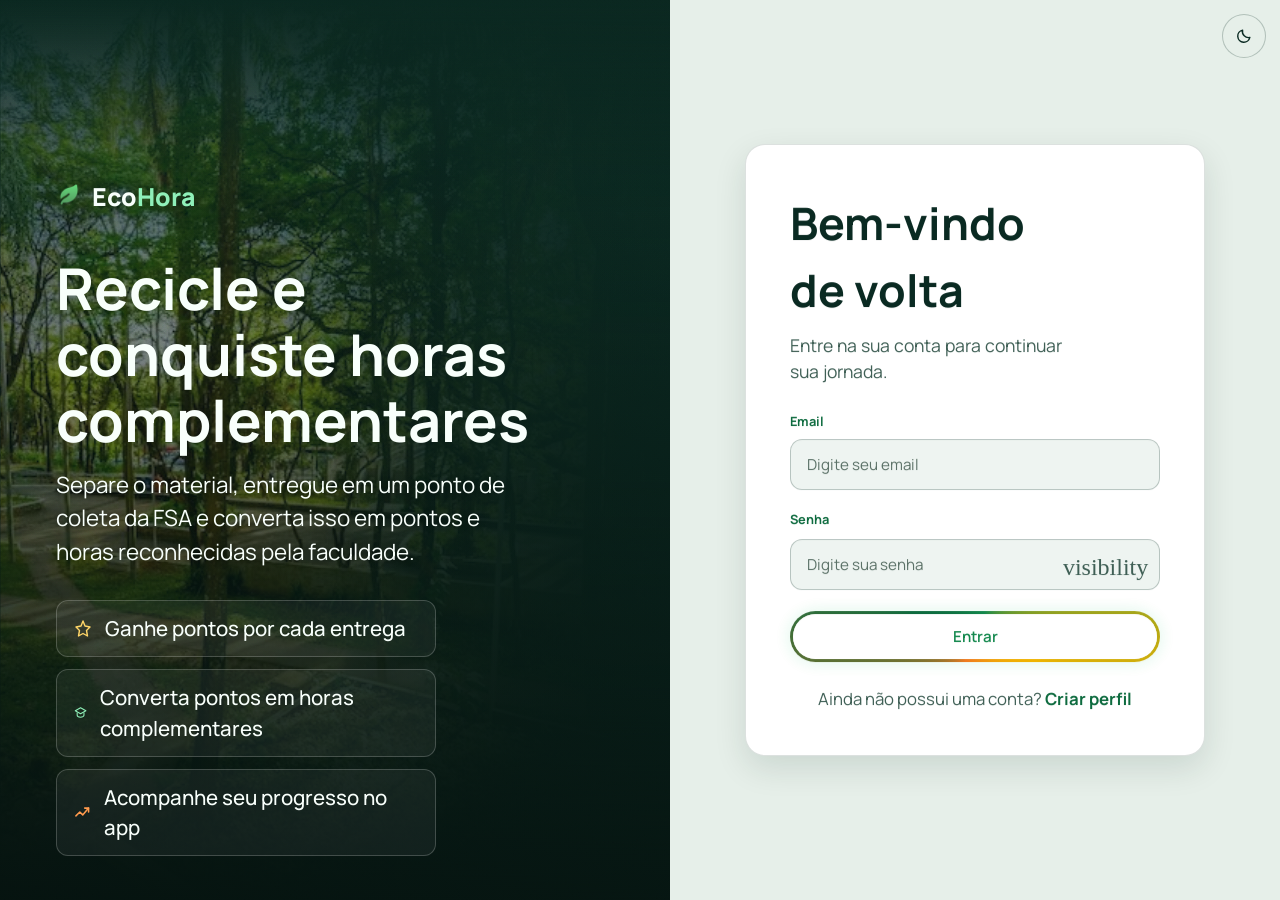
==== commit 98423586: "feat(frontend): tema claro/escuro, mais contraste, senha clara, login estavel - tokens.css: contrast" ====
--- a/frontend/index.html
+++ b/frontend/index.html
@@ -13,6 +13,7 @@
 <link href="https://fonts.googleapis.com/css2?family=Manrope:wght@400;500;600;700&display=swap" rel="stylesheet">
 <link rel="stylesheet" href="https://fonts.googleapis.com/css2?family=Material+Symbols+Outlined:opsz,wght,FILL,GRAD@20..48,100..700,0..1,-50..200" />
 
+<script src="theme.js"></script>
 <link rel="stylesheet" href="estilos/tokens.css">
 <link rel="stylesheet" href="estilos/dashboard.css">
 </head>
--- a/frontend/estilos/tokens.css
+++ b/frontend/estilos/tokens.css
@@ -19,28 +19,37 @@
 }
 
 :root {
-  --bg: #071f1c;
-  --bg-alt: #0b2b23;
-  --surface: #0e332a;
-  --card: #103832;
-  --input-bg: #09251f;
-
-  --green: #29c777;
-  --green-light: #7be3a8;
+  color-scheme: dark;
+
+  --bg: #061815;
+  --bg-alt: #0a2a22;
+  --surface: #0f3a30;
+  --card: #14433a;
+  --input-bg: #082a23;
+
+  --green: #2fd47f;
+  --green-light: #8ff0b9;
   --green-deep: #0f3a2c;
 
-  --warm: #ff9142;
-  --gold: #ffcf5c;
-  --blue: #65b9ff;
-  --danger: #ff6b6b;
-
-  --text: #f4fff9;
-  --muted: #a9c4bb;
-  --muted-dark: #7f9c92;
-  --placeholder: #6d9185;
-
-  --line: rgba(255, 255, 255, 0.14);
-  --line-soft: rgba(255, 255, 255, 0.1);
+  --warm: #ff9a4d;
+  --gold: #ffd668;
+  --blue: #75c2ff;
+  --danger: #ff8080;
+
+  /* texto sobre preenchimento de acento (botão verde, dourado, etc.) */
+  --on-green: #04261a;
+  --on-gold: #2b1d02;
+  --on-danger: #2b0a0a;
+
+  --text: #f8fffb;
+  --muted: #bfd8cf;
+  --muted-dark: #9bb9ae;
+  --placeholder: #8fb0a4;
+
+  --line: rgba(255, 255, 255, 0.2);
+  --line-soft: rgba(255, 255, 255, 0.14);
+  --overlay: rgba(255, 255, 255, 0.08);
+  --overlay-strong: rgba(255, 255, 255, 0.13);
 
   /* raio concêntrico: pill externo 999px, botão/input interno
      10 a 12px, o padding ao redor define o resto da escala */
@@ -55,6 +64,54 @@
   --shadow-card: 0 20px 60px rgba(0, 0, 0, 0.25);
 }
 
+/* =========================================================
+   TEMA CLARO
+   Mesmos nomes de token, valores trocados. Os acentos ficam mais
+   escuros pra passar de 4,5:1 sobre branco, e por isso o texto
+   sobre eles vira branco (--on-*). Atenção: --green-light é o
+   verde "de texto/rótulo" e no tema claro é o MAIS escuro.
+   Áreas sobre foto (hero, painel do login) usam .ilha-escura,
+   que devolve os valores do tema escuro só pra aquele trecho.
+========================================================= */
+:root[data-theme="light"] {
+  color-scheme: light;
+
+  --bg: #f2f7f4;
+  --bg-alt: #e6efe9;
+  --surface: #ffffff;
+  --card: #ffffff;
+  --input-bg: #eef4f1;
+
+  --green: #13884d;
+  --green-light: #0e6b3f;
+  --green-deep: #d5ebdf;
+
+  --warm: #b45309;
+  --gold: #8a6100;
+  --blue: #1f6fb5;
+  --danger: #c0262d;
+
+  --on-green: #ffffff;
+  --on-gold: #ffffff;
+  --on-danger: #ffffff;
+
+  --text: #0a2a22;
+  --muted: #3f5f55;
+  --muted-dark: #587267;
+  --placeholder: #5b7167;
+
+  --line: rgba(10, 42, 34, 0.24);
+  --line-soft: rgba(10, 42, 34, 0.14);
+  --overlay: rgba(10, 42, 34, 0.07);
+  --overlay-strong: rgba(10, 42, 34, 0.12);
+
+  --shadow-card: 0 12px 32px rgba(10, 42, 34, 0.12);
+
+  /* anel do CTA: dourado/laranja vivos (os de texto acima ficam turvos) */
+  --ring-gold: #f0b400;
+  --ring-warm: #f07a1f;
+}
+
 html {
   scroll-behavior: smooth;
 }
@@ -67,7 +124,7 @@
 
 body {
   min-height: 100vh;
-  min-height: 100dvh;
+  min-height: 100svh;
   font-family: "Manrope", system-ui, sans-serif;
   font-weight: 400;
   font-size: 1.05rem;
@@ -94,7 +151,7 @@
   left: -999px;
   top: 0;
   background: var(--green);
-  color: var(--bg);
+  color: var(--on-green);
   padding: 12px 18px;
   border-radius: 0 0 var(--radius-sm) 0;
   font-weight: 600;
@@ -157,11 +214,12 @@
 
 .btn-primary {
   background: var(--gold);
-  color: #2b1d02;
+  color: var(--on-gold);
 }
 
 .btn-primary:hover {
-  background: #ffdb85;
+  background: var(--gold);
+  filter: brightness(1.1);
 }
 
 .btn-nav {
@@ -199,7 +257,7 @@
 
 .btn-solid-green {
   background: var(--green);
-  color: #04261a;
+  color: var(--on-green);
 }
 
 .btn-solid-green:hover {
@@ -252,7 +310,7 @@
   position: relative;
   z-index: 0;
   background: linear-gradient(#ffffff, #ffffff) padding-box,
-    conic-gradient(from var(--cta-angle), var(--green), var(--gold), var(--warm), var(--green-light), var(--green)) border-box;
+    conic-gradient(from var(--cta-angle), var(--green), var(--ring-gold, var(--gold)), var(--ring-warm, var(--warm)), var(--green-light), var(--green)) border-box;
   color: var(--green);
   border: 3px solid transparent;
   border-radius: var(--radius-pill);
@@ -262,7 +320,7 @@
 
 .btn-cta-glow:hover {
   background: linear-gradient(#f3faf6, #f3faf6) padding-box,
-    conic-gradient(from var(--cta-angle), var(--green), var(--gold), var(--warm), var(--green-light), var(--green)) border-box;
+    conic-gradient(from var(--cta-angle), var(--green), var(--ring-gold, var(--gold)), var(--ring-warm, var(--warm)), var(--green-light), var(--green)) border-box;
   color: var(--green-light);
   box-shadow: inset 0 0 0 1px rgba(255, 255, 255, 0.9), 0 0 22px rgba(123, 227, 168, 0.2);
 }
@@ -524,3 +582,65 @@
   background: var(--bg);
   border-top: 1px solid var(--line);
 }
+
+/* =========================================================
+   TEMA: ilha escura + botão de alternar
+========================================================= */
+
+:root[data-theme="light"] .ilha-escura {
+  color-scheme: dark;
+  --green-deep: #0f3a2c;
+  --green: #2fd47f;
+  --green-light: #8ff0b9;
+  --warm: #ff9a4d;
+  --gold: #ffd668;
+  --blue: #75c2ff;
+  --danger: #ff8080;
+  --on-green: #04261a;
+  --on-gold: #2b1d02;
+  --text: #f8fffb;
+  --muted: #bfd8cf;
+  --muted-dark: #9bb9ae;
+  --line: rgba(255, 255, 255, 0.2);
+  --line-soft: rgba(255, 255, 255, 0.14);
+  color: var(--text);
+}
+
+.theme-toggle {
+  flex-shrink: 0;
+  width: 44px;
+  height: 44px;
+  display: inline-flex;
+  align-items: center;
+  justify-content: center;
+  margin-left: 10px;
+  background: transparent;
+  border: 1px solid var(--line);
+  border-radius: var(--radius-pill);
+  color: var(--text);
+  cursor: pointer;
+  transition: background-color 0.15s ease, border-color 0.15s ease;
+}
+
+.theme-toggle:hover {
+  background: rgba(127, 127, 127, 0.16);
+  border-color: var(--green);
+}
+
+/* mostra o ícone da ação: sol no escuro (vai clarear), lua no claro */
+.theme-toggle .ic-lua { display: none; }
+:root[data-theme="light"] .theme-toggle .ic-sol { display: none; }
+:root[data-theme="light"] .theme-toggle .ic-lua { display: block; }
+
+.theme-toggle-float {
+  position: fixed;
+  top: 14px;
+  right: 14px;
+  z-index: 60;
+  margin: 0;
+  background: var(--bg-alt);
+}
+
+@media (prefers-reduced-motion: no-preference) {
+  body { transition: background-color 0.2s ease, color 0.2s ease; }
+}
--- a/frontend/estilos/dashboard.css
+++ b/frontend/estilos/dashboard.css
@@ -319,7 +319,7 @@
 
 .mission:hover {
   transform: translateY(-3px);
-  border-color: rgba(41, 199, 119, 0.45);
+  border-color: color-mix(in srgb, var(--green) 45%, transparent);
 }
 
 .points {
@@ -409,8 +409,8 @@
   display: flex;
   align-items: center;
   gap: 10px;
-  background: rgba(255, 207, 92, 0.1);
-  border: 1px solid rgba(255, 207, 92, 0.3);
+  background: color-mix(in srgb, var(--gold) 12%, transparent);
+  border: 1px solid color-mix(in srgb, var(--gold) 35%, transparent);
   color: var(--gold);
   padding: 12px 16px;
   border-radius: var(--radius-md);
@@ -420,8 +420,8 @@
 }
 
 .callout-warm {
-  background: rgba(255, 145, 66, 0.1);
-  border-color: rgba(255, 145, 66, 0.3);
+  background: color-mix(in srgb, var(--warm) 12%, transparent);
+  border-color: color-mix(in srgb, var(--warm) 35%, transparent);
   color: var(--warm);
 }
 
@@ -580,7 +580,7 @@
   display: grid;
   place-items: center;
   background: var(--danger);
-  color: #2b0a0a;
+  color: var(--on-danger);
   font-weight: 800;
   font-size: 1rem;
 }
@@ -631,7 +631,7 @@
 .map-placeholder {
   position: absolute;
   color: var(--muted);
-  background: rgba(7, 31, 28, 0.75);
+  background: color-mix(in srgb, var(--bg) 75%, transparent);
   padding: 8px 12px;
   border-radius: var(--radius-sm);
   font-size: 0.85rem;
@@ -741,14 +741,14 @@
 }
 
 /* =========================================================
-   CELULAR
-========================================================= */
-
-@media (max-width: 650px) {
+   NAVEGAÇÃO INFERIOR (gaveta)
+   Celular e tablet de toque (iPad e similares, retrato ou paisagem):
+   o menu do topo some e entra a gaveta embaixo.
+========================================================= */
+
+@media (max-width: 650px), (pointer: coarse) and (max-width: 1200px) {
   .app-header {
-    height: 64px;
-    gap: 8px;
-    justify-content: space-between; 
+    justify-content: space-between;
   }
 
   /* Tira a Nav padrão */
@@ -773,6 +773,7 @@
     border-radius: 28px; /* Mais arredondado para imitar a imagem */
     backdrop-filter: blur(12px);
     width: calc(100% - 3rem);
+    max-width: 520px; /* no tablet não estica a tela toda */
     display: flex;
     flex-direction: column;
     padding: 0 5px;
@@ -851,6 +852,23 @@
     opacity: 1;
   }
 
+  /* espaço para a gaveta não cobrir o fim da página */
+  .page {
+    padding-bottom: 120px;
+  }
+}
+
+/* =========================================================
+   CELULAR
+========================================================= */
+
+@media (max-width: 650px) {
+  .app-header {
+    height: 64px;
+    gap: 8px;
+    justify-content: space-between; 
+  }
+
   .viewport {
     top: 64px;
   }
@@ -915,7 +933,7 @@
     font-weight: 800;
     letter-spacing: 1.5px;
 
-    color: #70d6a3;
+    color: var(--green-light);
 }
 
 .perfil-header h1 {
@@ -924,13 +942,13 @@
     font-size: clamp(30px, 4vw, 44px);
     line-height: 1.05;
 
-    color: #f4fff9;
+    color: var(--text);
 }
 
 .perfil-header p {
     margin: 10px 0 0;
 
-    color: #9db3aa;
+    color: var(--muted);
     font-size: 15px;
 }
 
@@ -941,11 +959,11 @@
 
     padding: 34px;
 
-    background: #102d28;
-    border: 1px solid rgba(112, 214, 163, 0.13);
+    background: var(--card);
+    border: 1px solid var(--line-soft);
     border-radius: 28px;
 
-    box-shadow: 0 18px 45px rgba(0, 0, 0, 0.20);
+    box-shadow: var(--shadow-card);
 }
 
 /* Avatar */
@@ -968,8 +986,8 @@
 
     border-radius: 50%;
 
-    background: #70d6a3;
-    color: #08231e;
+    background: var(--green);
+    color: var(--on-green);
 
     font-size: 28px;
     font-weight: 800;
@@ -984,12 +1002,12 @@
 }
 
 .perfil-avatar-info strong {
-    color: #f4fff9;
+    color: var(--text);
     font-size: 18px;
 }
 
 .perfil-avatar-info span {
-    color: #8fa9a0;
+    color: var(--muted);
     font-size: 14px;
 }
 
@@ -1001,7 +1019,7 @@
 
     margin: 30px 0;
 
-    background: rgba(255, 255, 255, 0.08);
+    background: var(--overlay);
 }
 
 /* Grid */
@@ -1027,7 +1045,7 @@
     align-items: center;
     gap: 8px;
 
-    color: #e6f5ee;
+    color: var(--text);
 
     font-size: 14px;
     font-weight: 700;
@@ -1037,9 +1055,9 @@
     font-size: 10px;
     font-weight: 600;
 
-    color: #8da69d;
-
-    background: rgba(255, 255, 255, 0.06);
+    color: var(--muted);
+
+    background: var(--overlay);
 
     padding: 4px 8px;
 
@@ -1055,13 +1073,13 @@
 
     padding: 0 16px;
 
-    border: 1px solid rgba(255, 255, 255, 0.10);
+    border: 1px solid var(--line);
     border-radius: 14px;
 
     outline: none;
 
-    background: #0b2420;
-    color: #f2fff8;
+    background: var(--input-bg);
+    color: var(--text);
 
     font-family: inherit;
     font-size: 15px;
@@ -1077,7 +1095,7 @@
 }
 
 .perfil-field input::placeholder {
-    color: #718b82;
+    color: var(--placeholder);
 }
 
 /* Campo bloqueado */
@@ -1087,22 +1105,22 @@
     opacity: 0.68;
     cursor: not-allowed;
 
-    background: #0c2622;
+    background: var(--input-bg);
 }
 
 /* Campos editáveis */
 
 .perfil-field input:not(:disabled),
 .perfil-field select:not(:disabled) {
-    background: #0d2924;
+    background: var(--input-bg);
 }
 
 .perfil-field input:not(:disabled):focus,
 .perfil-field select:not(:disabled):focus {
-    border-color: #70d6a3;
+    border-color: var(--green-light);
 
     box-shadow:
-        0 0 0 3px rgba(112, 214, 163, 0.10);
+        0 0 0 3px var(--line-soft);
 }
 
 /* Mensagem */
@@ -1115,11 +1133,11 @@
     font-size: 14px;
     font-weight: 700;
 
-    color: #70d6a3;
+    color: var(--green-light);
 }
 
 .perfil-message.error {
-    color: #f18b7c;
+    color: var(--danger);
 }
 
 /* Botões */
@@ -1163,21 +1181,21 @@
 }
 
 .perfil-btn-primary {
-    background: #70d6a3;
-    color: #08231e;
+    background: var(--green);
+    color: var(--on-green);
 }
 
 .perfil-btn-primary:hover {
-    background: #83e0b0;
+    background: var(--green-light);
 }
 
 .perfil-btn-secondary {
-    background: rgba(255, 255, 255, 0.07);
-    color: #dcece5;
+    background: var(--overlay);
+    color: var(--text);
 }
 
 .perfil-btn-secondary:hover {
-    background: rgba(255, 255, 255, 0.11);
+    background: var(--overlay-strong);
 }
 
 /* Card de informação */
@@ -1190,10 +1208,10 @@
     margin-top: 20px;
     padding: 20px 22px;
 
-    border: 1px solid rgba(112, 214, 163, 0.10);
+    border: 1px solid var(--line-soft);
     border-radius: 20px;
 
-    background: rgba(16, 45, 40, 0.65);
+    background: var(--card);
 }
 
 .perfil-info-icon {
@@ -1208,8 +1226,8 @@
 
     border-radius: 50%;
 
-    background: rgba(112, 214, 163, 0.12);
-    color: #70d6a3;
+    background: color-mix(in srgb, var(--green) 16%, transparent);
+    color: var(--green-light);
 
     font-weight: 800;
 }
@@ -1219,14 +1237,14 @@
 
     margin-bottom: 4px;
 
-    color: #e8f6f0;
+    color: var(--text);
     font-size: 14px;
 }
 
 .perfil-info-card p {
     margin: 0;
 
-    color: #8fa9a0;
+    color: var(--muted);
 
     font-size: 13px;
     line-height: 1.5;
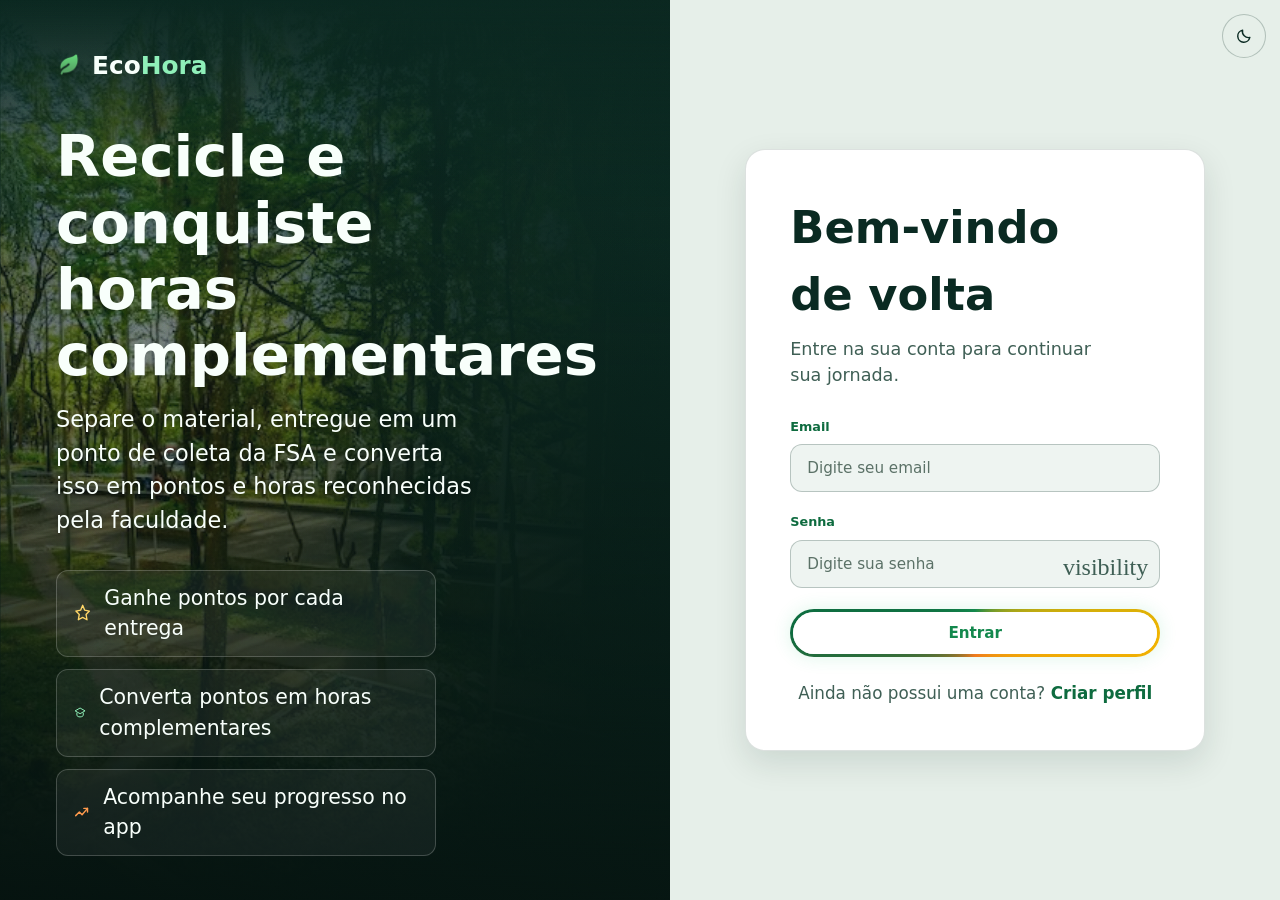
==== commit bb626551: "feat(frontend): postos com mapa legendado e pinos, avisos removidos, botoes centralizados - remove a" ====
--- a/frontend/index.html
+++ b/frontend/index.html
@@ -145,7 +145,7 @@
         <li><strong>Postos:</strong> mapa com os pontos de coleta espalhados pelo campus.</li>
       </ul>
 
-      <button class="btn btn-primary" onclick="goToPage(2)">Registrar reciclagem</button>
+      <button class="btn btn-cta-glow btn-center" onclick="goToPage(2)">Registrar reciclagem</button>
     </div>
 
     <div class="card level-card">
@@ -233,13 +233,14 @@
       </select>
     </div>
 
-    <button id="grupoEntrar" class="btn btn-primary" type="button">
-      Entrar no grupo selecionado
-    </button>
-    <button id="grupoSair" class="btn btn-solid-green" type="button"
-      style="margin-left:8px" hidden>
-      Sair do grupo atual
-    </button>
+    <div class="btn-row">
+      <button id="grupoEntrar" class="btn btn-primary" type="button">
+        Entrar no grupo selecionado
+      </button>
+      <button id="grupoSair" class="btn btn-solid-green" type="button" hidden>
+        Sair do grupo atual
+      </button>
+    </div>
 
     <p id="grupoMensagem" role="status" style="margin-top:14px">
       Carregando informações...
@@ -268,10 +269,6 @@
   <h2 class="title">Lixão</h2>
   <p class="subtitle">Registre a entrega do material reciclável para receber pontos.</p>
 
-  <div class="callout">
-    <svg width="18" height="18" viewBox="0 0 20 20" fill="none" aria-hidden="true"><circle cx="10" cy="10" r="7.3" stroke="var(--gold)" stroke-width="1.5"/><path d="M10 6.5v4" stroke="var(--gold)" stroke-width="1.6" stroke-linecap="round"/><circle cx="10" cy="13.3" r="0.9" fill="var(--gold)"/></svg>
-    Demonstração: os dados e pontuações abaixo são fictícios.
-  </div>
 
   <div class="grid recycle-grid">
 
@@ -319,7 +316,7 @@
       <input id="recycleWeight" name="weight" type="text" inputmode="decimal" autocomplete="off" placeholder="Ex.: 1,5" aria-describedby="recycleHelp" required>
       <small id="recycleHelp">Informe um valor entre 1 e 10 kg. Você pode usar vírgula ou ponto decimal.</small>
     </div>
-    <button id="recycleSubmit" class="btn btn-primary" type="submit">Registrar reciclagem</button>
+    <button id="recycleSubmit" class="btn btn-primary btn-center" type="submit">Registrar reciclagem</button>
     <p id="recycleStatus" role="status" aria-live="polite"></p>
   </form>
 
@@ -344,50 +341,71 @@
   <h2 class="title">Postos</h2>
   <p class="subtitle">Locais para coleta de recicláveis.</p>
 
-  <div class="callout callout-warm">
-    <svg width="18" height="18" viewBox="0 0 20 20" fill="none" aria-hidden="true"><path d="M10 2 18.5 17H1.5L10 2Z" stroke="var(--warm)" stroke-width="1.5" stroke-linejoin="round"/><path d="M10 8v4" stroke="var(--warm)" stroke-width="1.6" stroke-linecap="round"/><circle cx="10" cy="14.5" r="0.9" fill="var(--warm)"/></svg>
-    Esses dados são fictícios, ainda não refletem a realidade fiel do ambiente.
-  </div>
 
   <div class="stations">
 
     <div class="map">
-      <img
-        src="assets/mapa-fsa_atualizado-931x1024.jpg"
-        alt="Mapa da Fundação Santo André"
-        onerror="this.style.display='none'">
-
-      <div class="map-placeholder">Mapa dos pontos de coleta</div>
+      <h3 class="map-title">Mapa dos pontos de coleta</h3>
+      <ul class="map-legend" aria-label="Legenda do mapa">
+        <li class="map-legend-fafil">FAFIL</li>
+        <li class="map-legend-central">Prédio Central</li>
+      </ul>
+
+      <div class="map-figure">
+        <img
+          src="assets/mapa-fsa_atualizado-931x1024.jpg"
+          alt="Mapa da Fundação Santo André"
+          onerror="this.style.display='none'">
+
+        <!-- posições estimadas (% da imagem); ajuste --x/--y se precisar -->
+        <ul class="map-pins">
+        <li class="map-pin map-pin-fafil" style="--x:34.6%;--y:38.6%" aria-hidden="true" title="FAFIL, lado esquerdo da saída">
+          <svg viewBox="0 0 24 32" focusable="false"><path d="M12 1C6 1 1.5 5.5 1.5 11.2 1.5 19 12 31 12 31s10.5-12 10.5-19.8C22.5 5.5 18 1 12 1Z" fill="currentColor" stroke="#fff" stroke-width="1.6"/><text x="12" y="15.2" text-anchor="middle" font-size="11" font-weight="800" fill="#fff">A</text></svg>
+        </li>
+        <li class="map-pin map-pin-fafil" style="--x:54.8%;--y:34.2%" aria-hidden="true" title="FAFIL 1ºA, lado leste">
+          <svg viewBox="0 0 24 32" focusable="false"><path d="M12 1C6 1 1.5 5.5 1.5 11.2 1.5 19 12 31 12 31s10.5-12 10.5-19.8C22.5 5.5 18 1 12 1Z" fill="currentColor" stroke="#fff" stroke-width="1.6"/><text x="12" y="15.2" text-anchor="middle" font-size="11" font-weight="800" fill="#fff">B</text></svg>
+        </li>
+        <li class="map-pin map-pin-fafil" style="--x:55.0%;--y:41.0%" aria-hidden="true" title="FAFIL térreo, entrada sentido FAENG">
+          <svg viewBox="0 0 24 32" focusable="false"><path d="M12 1C6 1 1.5 5.5 1.5 11.2 1.5 19 12 31 12 31s10.5-12 10.5-19.8C22.5 5.5 18 1 12 1Z" fill="currentColor" stroke="#fff" stroke-width="1.6"/><text x="12" y="15.2" text-anchor="middle" font-size="11" font-weight="800" fill="#fff">C</text></svg>
+        </li>
+        <li class="map-pin map-pin-central" style="--x:68.7%;--y:49.3%" aria-hidden="true" title="Prédio Central, cantina">
+          <svg viewBox="0 0 24 32" focusable="false"><path d="M12 1C6 1 1.5 5.5 1.5 11.2 1.5 19 12 31 12 31s10.5-12 10.5-19.8C22.5 5.5 18 1 12 1Z" fill="currentColor" stroke="#fff" stroke-width="1.6"/><text x="12" y="15.2" text-anchor="middle" font-size="11" font-weight="800" fill="#fff">D</text></svg>
+        </li>
+        <li class="map-pin map-pin-central" style="--x:61.8%;--y:41.5%" aria-hidden="true" title="Prédio Central, secretaria">
+          <svg viewBox="0 0 24 32" focusable="false"><path d="M12 1C6 1 1.5 5.5 1.5 11.2 1.5 19 12 31 12 31s10.5-12 10.5-19.8C22.5 5.5 18 1 12 1Z" fill="currentColor" stroke="#fff" stroke-width="1.6"/><text x="12" y="15.2" text-anchor="middle" font-size="11" font-weight="800" fill="#fff">E</text></svg>
+        </li>
+        </ul>
+      </div>
     </div>
 
     <div class="station-list">
 
       <div class="station">
-        <h3>Fafil</h3>
+        <h3><span class="station-pin station-pin-fafil">A</span>FAFIL</h3>
         <p>Ao lado esquerdo da saída, sentido Faeco.</p>
         <div class="distance">Ponto de coleta</div>
       </div>
 
       <div class="station">
-        <h3>Fafil — 1ºA</h3>
+        <h3><span class="station-pin station-pin-fafil">B</span>FAFIL — 1ºA</h3>
         <p>Ao lado dos banheiros no 1ºA, lado leste.</p>
         <div class="distance">Ponto de coleta</div>
       </div>
 
       <div class="station">
-        <h3>Fafil — Térreo</h3>
+        <h3><span class="station-pin station-pin-fafil">C</span>FAFIL — Térreo</h3>
         <p>Perto da entrada sentido Faengs.</p>
         <div class="distance">Ponto de coleta</div>
       </div>
 
       <div class="station">
-        <h3>Prédio Central</h3>
+        <h3><span class="station-pin station-pin-central">D</span>Prédio Central</h3>
         <p>Ao lado de fora da cantina, em frente à praça.</p>
         <div class="distance">Ponto de coleta</div>
       </div>
 
       <div class="station">
-        <h3>Prédio Central</h3>
+        <h3><span class="station-pin station-pin-central">E</span>Prédio Central</h3>
         <p>Perto da secretaria, ao lado da mesa de ping pong.</p>
         <div class="distance">Ponto de coleta</div>
       </div>
--- a/frontend/estilos/dashboard.css
+++ b/frontend/estilos/dashboard.css
@@ -401,6 +401,23 @@
   font-size: 0.9rem;
 }
 
+/* botão sozinho, centralizado na seção; .btn-row centraliza um par */
+.btn[hidden] { display: none; }
+
+.btn-center {
+  display: flex;
+  width: fit-content;
+  margin-left: auto;
+  margin-right: auto;
+}
+
+.btn-row {
+  display: flex;
+  flex-wrap: wrap;
+  justify-content: center;
+  gap: 10px;
+}
+
 /* =========================================================
    AVISO (callout)
 ========================================================= */
@@ -609,33 +626,85 @@
   gap: 18px;
 }
 
+/* cores do mapa da FSA: Fafil (rosa) e Prédio Central (verde-água) */
+.stations {
+  --map-fafil: #ff5cab;
+  --map-central: #5fd9c4;
+}
+
+:root[data-theme="light"] .stations {
+  --map-fafil: #b3126b;
+  --map-central: #0b7566;
+}
+
 .map {
-  min-height: 400px;
   position: relative;
   border: 1px solid var(--line);
   border-radius: var(--radius-lg);
   background: var(--surface);
-  overflow: hidden;
-  display: grid;
-  place-items: center;
-}
-
-.map img {
-  max-height: 88%;
-  max-width: 88%;
-  object-fit: contain;
+  padding: 20px;
+}
+
+.map-title {
+  font-size: clamp(1.25rem, 2.4vw, 1.6rem);
+  line-height: 1.2;
+  color: var(--map-fafil);
+  margin-bottom: 10px;
+}
+
+.map-legend {
+  list-style: none;
+  display: flex;
+  flex-wrap: wrap;
+  gap: 8px 18px;
+  margin-bottom: 16px;
+  font-weight: 700;
+  font-size: 0.95rem;
+}
+
+.map-legend li::before {
+  content: "";
+  display: inline-block;
+  width: 10px;
+  height: 10px;
+  margin-right: 8px;
+  border-radius: 50%;
+  background: currentColor;
+}
+
+.map-legend-fafil { color: var(--map-fafil); }
+.map-legend-central { color: var(--map-central); }
+
+.map-figure {
+  position: relative;
+}
+
+.map-figure img {
+  display: block;
+  width: 100%;
+  height: auto;
   border-radius: var(--radius-md);
-  opacity: 0.85;
-}
-
-.map-placeholder {
+}
+
+.map-pins {
+  list-style: none;
+}
+
+/* ponta do pino fica exatamente em (--x, --y) */
+.map-pin {
   position: absolute;
-  color: var(--muted);
-  background: color-mix(in srgb, var(--bg) 75%, transparent);
-  padding: 8px 12px;
-  border-radius: var(--radius-sm);
-  font-size: 0.85rem;
-}
+  left: var(--x);
+  top: var(--y);
+  width: clamp(20px, 5.5%, 30px);
+  transform: translate(-50%, -100%);
+  filter: drop-shadow(0 2px 3px rgba(0, 0, 0, 0.45));
+}
+
+.map-pin svg { display: block; width: 100%; height: auto; }
+.map-pin text { fill: #06201a; }
+:root[data-theme="light"] .map-pin text { fill: #fff; }
+.map-pin-fafil { color: var(--map-fafil); }
+.map-pin-central { color: var(--map-central); }
 
 .station-list {
   display: grid;
@@ -651,8 +720,28 @@
 }
 
 .station h3 {
+  display: flex;
+  align-items: center;
+  gap: 10px;
   font-size: 0.95rem;
 }
+
+.station-pin {
+  flex-shrink: 0;
+  width: 24px;
+  height: 24px;
+  display: grid;
+  place-items: center;
+  border-radius: 50%;
+  color: #fff;
+  font-size: 0.75rem;
+  font-weight: 800;
+}
+
+.station-pin-fafil { background: var(--map-fafil); }
+.station-pin-central { background: var(--map-central); }
+
+:root:not([data-theme="light"]) .station-pin { color: #06201a; }
 
 .station p {
   color: var(--muted);
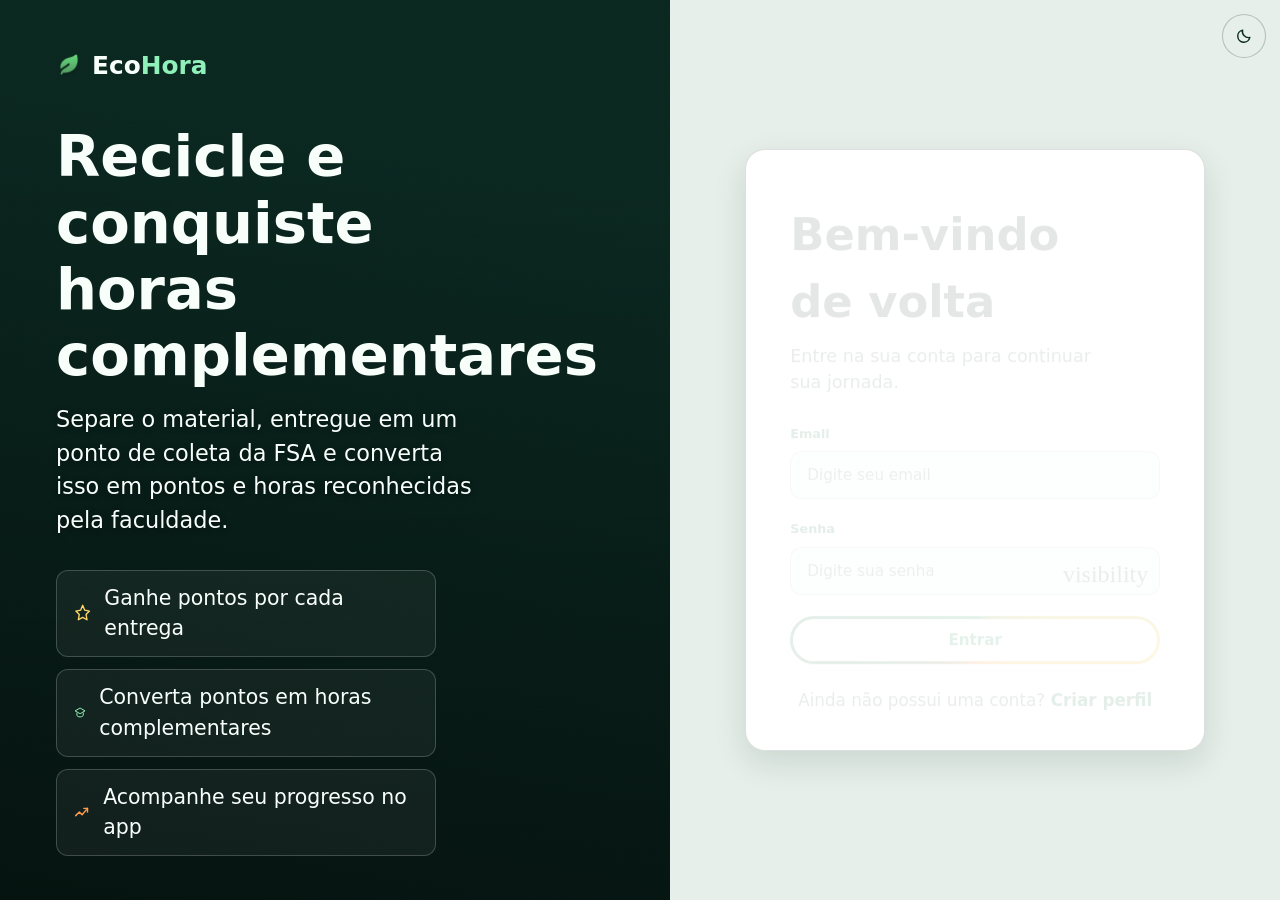
==== commit 66c02bf8: "feat(frontend): revisão visual da home e do lixão" ====
--- a/frontend/index.html
+++ b/frontend/index.html
@@ -137,12 +137,12 @@
   <div class="hero">
     <div class="hero-main">
       <span class="badge">EcoHora · Fundação Santo André</span>
-      <h2>Recicle e conquiste suas horas</h2>
+      <h2>Recicle e conquiste suas <span class="hl-gold">horas</span></h2>
 
       <ul class="hero-list">
-        <li><strong>Grupo:</strong> veja quem mais pontuou na sua turma e quantos alunos participam.</li>
-        <li><strong>Lixão:</strong> registre o material que você entregou pra reciclagem.</li>
-        <li><strong>Postos:</strong> mapa com os pontos de coleta espalhados pelo campus.</li>
+        <li><strong>Grupo:</strong> veja quem mais <span class="hl">pontuou</span> na sua turma e quantos alunos participam.</li>
+        <li><strong>Lixão:</strong> registre o <span class="hl">material</span> que você entregou pra reciclagem.</li>
+        <li><strong>Postos:</strong> mapa com os <span class="hl">pontos de coleta</span> espalhados pelo campus.</li>
       </ul>
 
       <button class="btn btn-cta-glow btn-center" onclick="goToPage(2)">Registrar reciclagem</button>
@@ -151,7 +151,7 @@
     <div class="card level-card">
       <p class="level-label">Seu progresso</p>
       <h2>Nível 1</h2>
-      <p class="muted-text">Continue reciclando pra desbloquear novas recompensas.</p>
+      <p class="muted-text">Continue reciclando pra desbloquear <span class="hl">novas recompensas</span>.</p>
 
       <div class="level-row">
         <span>XP</span>
@@ -172,7 +172,7 @@
     </div>
 
     <div class="card stat">
-      <svg class="icon" width="26" height="26" viewBox="0 0 20 20" fill="none" aria-hidden="true"><path d="M10 3 2 6.5 10 10 18 6.5 10 3Z" stroke="var(--green-light)" stroke-width="1.4" stroke-linejoin="round"/><path d="M5.5 8.3V12c0 1.4 2 2.5 4.5 2.5s4.5-1.1 4.5-2.5V8.3" stroke="var(--green-light)" stroke-width="1.4" fill="none"/></svg>
+      <svg class="icon" width="26" height="26" viewBox="0 0 20 20" fill="none" aria-hidden="true"><path d="M6.6 7.6h6.8l2.4 8.4H4.2l2.4-8.4Z" stroke="var(--green-light)" stroke-width="1.4" stroke-linejoin="round"/><path d="M7.9 7.6a2.1 2.1 0 1 1 4.2 0" stroke="var(--green-light)" stroke-width="1.4" stroke-linecap="round"/><path d="M8 12.2h4" stroke="var(--green-light)" stroke-width="1.4" stroke-linecap="round"/></svg>
       <small>Peso reciclado</small>
       <strong id="weightHome">0 kg</strong>
     </div>
@@ -212,9 +212,9 @@
 
 
 <section class="page"><div class="container">
-  <h2 class="title">Sua turma</h2>
+  <h2 class="title">Sua <span class="hl">turma</span></h2>
   <p class="subtitle">
-    Consulte os eventos e escolha um grupo para participar.
+    Consulte os <span class="hl">eventos</span> e escolha um <span class="hl">grupo</span> para participar.
   </p>
 
   <div class="card" style="margin-bottom:20px">
@@ -257,7 +257,7 @@
     </div>
   </div>
 
-  <h2 class="section-title">Pontuação e ranking</h2>
+  <h2 class="section-title">Pontuação e <span class="hl">ranking</span></h2>
   <p class="subtitle">
     A pontuação coletiva e o ranking serão exibidos quando houver dados
     reais disponibilizados pelo backend.
@@ -266,8 +266,8 @@
 
 
 <section class="page"><div class="container">
-  <h2 class="title">Lixão</h2>
-  <p class="subtitle">Registre a entrega do material reciclável para receber pontos.</p>
+  <h2 class="title"><span class="hl">Lixão</span></h2>
+  <p class="subtitle">Registre a entrega do material reciclável para receber <span class="hl-gold">pontos</span>.</p>
 
 
   <div class="grid recycle-grid">
@@ -304,7 +304,7 @@
 
   <form id="recycleForm" class="card recycle-form" onsubmit="return registrarReciclagemFormulario(event)">
     <h3>Registrar entrega</h3>
-    <p class="subtitle">Selecione o material e informe o peso entregue.</p>
+    <p class="subtitle">Selecione o <span class="hl">material</span> e informe o <span class="hl">peso</span> entregue.</p>
     <div class="field">
       <label for="recycleMaterial">Material reciclável</label>
       <select id="recycleMaterial" name="material" required>
@@ -316,7 +316,7 @@
       <input id="recycleWeight" name="weight" type="text" inputmode="decimal" autocomplete="off" placeholder="Ex.: 1,5" aria-describedby="recycleHelp" required>
       <small id="recycleHelp">Informe um valor entre 1 e 10 kg. Você pode usar vírgula ou ponto decimal.</small>
     </div>
-    <button id="recycleSubmit" class="btn btn-primary btn-center" type="submit">Registrar reciclagem</button>
+    <button id="recycleSubmit" class="btn btn-cta-glow btn-center" type="submit">Registrar reciclagem</button>
     <p id="recycleStatus" role="status" aria-live="polite"></p>
   </form>
 
@@ -324,8 +324,8 @@
     <h3>Como funciona?</h3>
     <p>
       Escolha o tipo de material entregue. Em uma versão real,
-      esta ação deverá ser validada por um posto de coleta antes
-      da conversão em pontos e horas complementares.
+      esta ação deverá ser validada por um <span class="hl">posto de coleta</span> antes
+      da conversão em <span class="hl-gold">pontos</span> e <span class="hl-gold">horas complementares</span>.
     </p>
   </div>
 </div></section>
@@ -338,8 +338,8 @@
 
 
 <section class="page"><div class="container">
-  <h2 class="title">Postos</h2>
-  <p class="subtitle">Locais para coleta de recicláveis.</p>
+  <h2 class="title"><span class="hl">Postos</span></h2>
+  <p class="subtitle">Locais para coleta de <span class="hl">recicláveis</span>.</p>
 
 
   <div class="stations">
@@ -423,7 +423,7 @@
             <div>
                 <span class="perfil-kicker">MINHA CONTA</span>
                 <h1>Meu perfil</h1>
-                <p>Gerencie suas informações pessoais.</p>
+                <p>Gerencie suas <span class="hl">informações pessoais</span>.</p>
             </div>
         </div>
 
@@ -574,7 +574,7 @@
             <div>
                 <strong>Sobre seus dados</strong>
                 <p>
-                    Seu RA é utilizado como identificação acadêmica
+                    Seu <span class="hl">RA</span> é utilizado como identificação acadêmica
                     e não pode ser alterado por este painel.
                 </p>
             </div>
--- a/frontend/estilos/dashboard.css
+++ b/frontend/estilos/dashboard.css
@@ -239,7 +239,18 @@
 }
 
 .hero-list strong {
-  color: var(--text);
+  color: var(--green-light);
+}
+
+/* termos importantes em texto corrido e títulos (só tokens) */
+.hl {
+  color: var(--green-light);
+  font-weight: 700;
+}
+
+.hl-gold {
+  color: var(--gold);
+  font-weight: 700;
 }
 
 .level-card {
@@ -288,20 +299,34 @@
   margin-top: 20px;
 }
 
+/* cartão centralizado: ícone, legenda e valor no mesmo eixo */
+.stat {
+  display: flex;
+  flex-direction: column;
+  align-items: center;
+  justify-content: center;
+  text-align: center;
+}
+
 .stat .icon {
+  width: 32px;
+  height: 32px;
   margin-bottom: 10px;
 }
 
 .stat small {
   display: block;
-  color: var(--muted);
+  color: var(--text);
+  font-family: inherit;
   font-weight: 700;
-  margin-bottom: 7px;
-  font-size: 0.75rem;
+  margin-bottom: 6px;
+  font-size: 1.05rem;
+  line-height: 1.25;
 }
 
 .stat strong {
-  font-size: 1.6rem;
+  font-size: 1.9rem;
+  line-height: 1.1;
 }
 
 /* =========================================================
@@ -1421,7 +1446,7 @@
 }
 
 #recycleSubmit {
-  justify-self: start;
+  justify-self: center;
   margin-top: 2px;
 }
 
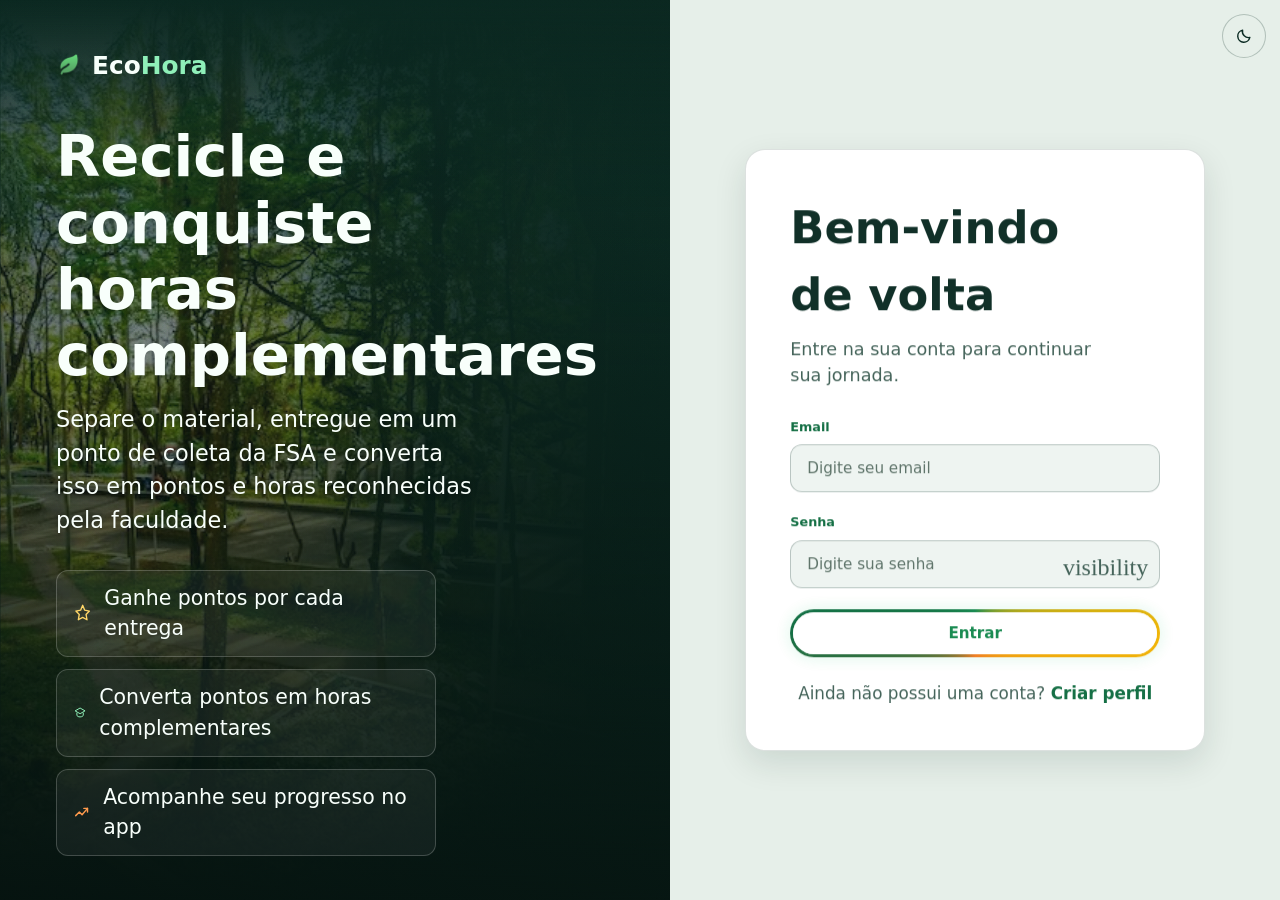
==== commit 2f6a2c3e: "fix(frontend): corrige navbar e header mobile (#22) e revisa visual da home e do lixão Corrige o bug" ====
--- a/frontend/index.html
+++ b/frontend/index.html
@@ -368,10 +368,10 @@
         <li class="map-pin map-pin-fafil" style="--x:55.0%;--y:41.0%" aria-hidden="true" title="FAFIL térreo, entrada sentido FAENG">
           <svg viewBox="0 0 24 32" focusable="false"><path d="M12 1C6 1 1.5 5.5 1.5 11.2 1.5 19 12 31 12 31s10.5-12 10.5-19.8C22.5 5.5 18 1 12 1Z" fill="currentColor" stroke="#fff" stroke-width="1.6"/><text x="12" y="15.2" text-anchor="middle" font-size="11" font-weight="800" fill="#fff">C</text></svg>
         </li>
-        <li class="map-pin map-pin-central" style="--x:68.7%;--y:49.3%" aria-hidden="true" title="Prédio Central, cantina">
+        <li class="map-pin map-pin-central" style="--x:63.3%;--y:47.4%" aria-hidden="true" title="Prédio Central, cantina">
           <svg viewBox="0 0 24 32" focusable="false"><path d="M12 1C6 1 1.5 5.5 1.5 11.2 1.5 19 12 31 12 31s10.5-12 10.5-19.8C22.5 5.5 18 1 12 1Z" fill="currentColor" stroke="#fff" stroke-width="1.6"/><text x="12" y="15.2" text-anchor="middle" font-size="11" font-weight="800" fill="#fff">D</text></svg>
         </li>
-        <li class="map-pin map-pin-central" style="--x:61.8%;--y:41.5%" aria-hidden="true" title="Prédio Central, secretaria">
+        <li class="map-pin map-pin-central" style="--x:67.7%;--y:43.2%" aria-hidden="true" title="Prédio Central, secretaria">
           <svg viewBox="0 0 24 32" focusable="false"><path d="M12 1C6 1 1.5 5.5 1.5 11.2 1.5 19 12 31 12 31s10.5-12 10.5-19.8C22.5 5.5 18 1 12 1Z" fill="currentColor" stroke="#fff" stroke-width="1.6"/><text x="12" y="15.2" text-anchor="middle" font-size="11" font-weight="800" fill="#fff">E</text></svg>
         </li>
         </ul>
@@ -676,14 +676,16 @@
 if (drawer) {
   drawer.addEventListener('touchstart', e => {
     touchStartY = e.touches[0].clientY;
-  });
-
+  }, { passive: true });
+
+  // passive:false + preventDefault: o gesto fica na gaveta e não arrasta a página
   drawer.addEventListener('touchmove', e => {
     const diff = touchStartY - e.touches[0].clientY;
 
     if (diff > 15) drawer.classList.add('expanded');
     else if (diff < -15) drawer.classList.remove('expanded');
-  });
+    if (e.cancelable) e.preventDefault();
+  }, { passive: false });
 }
 
 
--- a/frontend/estilos/dashboard.css
+++ b/frontend/estilos/dashboard.css
@@ -892,6 +892,8 @@
     flex-direction: column;
     padding: 0 5px;
     overflow: hidden;
+    touch-action: none; /* arrastar a gaveta não rola a página */
+    overscroll-behavior: contain;
     
     /* Altura fechada: apenas a primeira linha + puxador */
     height: 70px; 
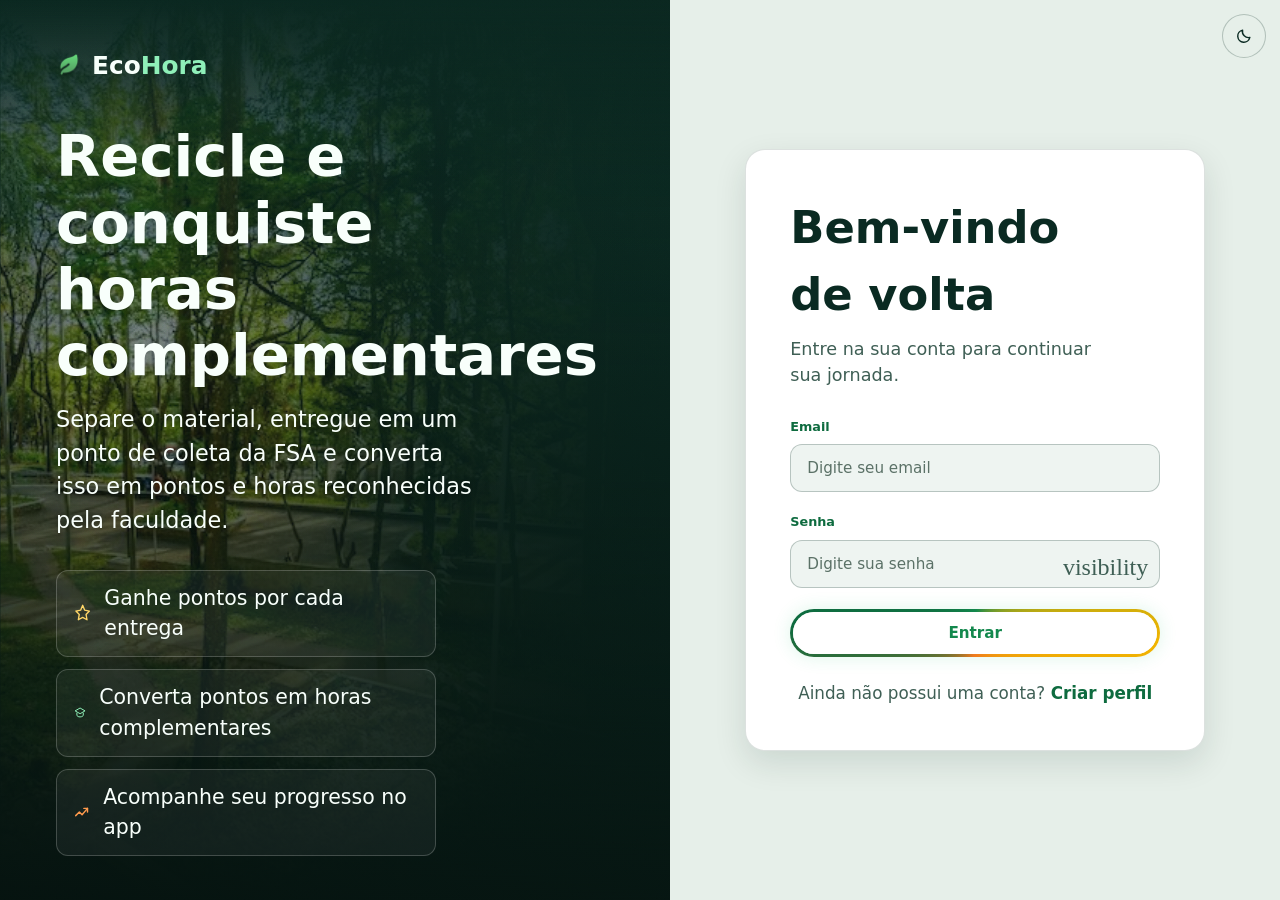
==== commit 44308f31: "feat(qr): exige validacao por QR e melhora confirmacao" ====
--- a/frontend/index.html
+++ b/frontend/index.html
@@ -43,7 +43,7 @@
       <li>
         <button data-page="2">
           <svg width="18" height="18" viewBox="0 0 20 20" fill="none" aria-hidden="true"><path d="M7 3 10 3 10 6" stroke="currentColor" stroke-width="1.6" stroke-linecap="round" stroke-linejoin="round"/><path d="M10 3c3.5 0.6 6 3.6 6 7a6 6 0 0 1-2 4.5" stroke="currentColor" stroke-width="1.6" stroke-linecap="round"/><path d="M13 17 10 17 10 14" stroke="currentColor" stroke-width="1.6" stroke-linecap="round" stroke-linejoin="round"/><path d="M10 17c-3.5-.6-6-3.6-6-7a6 6 0 0 1 2-4.5" stroke="currentColor" stroke-width="1.6" stroke-linecap="round"/></svg>
-          <span class="nav-text">Lixão</span>
+          <span class="nav-text">Reciclagem</span>
         </button>
       </li>
 
@@ -141,11 +141,11 @@
 
       <ul class="hero-list">
         <li><strong>Grupo:</strong> veja quem mais <span class="hl">pontuou</span> na sua turma e quantos alunos participam.</li>
-        <li><strong>Lixão:</strong> registre o <span class="hl">material</span> que você entregou pra reciclagem.</li>
+        <li><strong>Reciclagem:</strong> confirme sua entrega pelo <span class="hl">QR Code</span> fornecido no posto de coleta.</li>
         <li><strong>Postos:</strong> mapa com os <span class="hl">pontos de coleta</span> espalhados pelo campus.</li>
       </ul>
 
-      <button class="btn btn-cta-glow btn-center" onclick="goToPage(2)">Registrar reciclagem</button>
+      <button class="btn btn-cta-glow btn-center" onclick="goToPage(2)">Como confirmar uma entrega</button>
     </div>
 
     <div class="card level-card">
@@ -195,7 +195,7 @@
   <div class="grid missions">
     <div class="card mission" onclick="goToPage(2)">
       <h3>Primeira entrega</h3>
-      <p>Registre seu primeiro material reciclável.</p>
+      <p>Faça sua primeira entrega validada por QR Code.</p>
       <div class="points">+50 XP</div>
     </div>
 
@@ -266,76 +266,20 @@
 
 
 <section class="page"><div class="container">
-  <h2 class="title"><span class="hl">Lixão</span></h2>
-  <p class="subtitle">Registre a entrega do material reciclável para receber <span class="hl-gold">pontos</span>.</p>
-
-
-  <div class="grid recycle-grid">
-
-    <div class="card recycle plastico" onclick="selecionarMaterial(this.querySelector(&quot;h3&quot;).textContent)">
-      <svg class="big" width="36" height="36" viewBox="0 0 24 24" fill="none" aria-hidden="true"><path d="M9 3h6v2.5l1.5 2V19a2 2 0 0 1-2 2h-5a2 2 0 0 1-2-2V7.5L9 5.5V3Z" stroke="var(--green-light)" stroke-width="1.5" stroke-linejoin="round"/><path d="M8.5 12h7" stroke="var(--green-light)" stroke-width="1.5"/></svg>
-      <h3>Plástico</h3>
-      <p>Garrafas, embalagens e outros recicláveis.</p>
-      <div class="points">2 pontos/kg</div>
-    </div>
-
-    <div class="card recycle papel" onclick="selecionarMaterial(this.querySelector(&quot;h3&quot;).textContent)">
-      <svg class="big" width="36" height="36" viewBox="0 0 24 24" fill="none" aria-hidden="true"><path d="M6 3h9l3 3v15a1 1 0 0 1-1 1H6a1 1 0 0 1-1-1V4a1 1 0 0 1 1-1Z" stroke="var(--green-light)" stroke-width="1.5" stroke-linejoin="round"/><path d="M9 12h6M9 15.5h6M9 8.5h3" stroke="var(--green-light)" stroke-width="1.4" stroke-linecap="round"/></svg>
-      <h3>Papel</h3>
-      <p>Folhas, caixas e materiais de papel.</p>
-      <div class="points">2 pontos/kg</div>
-    </div>
-
-    <div class="card recycle vidro" onclick="selecionarMaterial(this.querySelector(&quot;h3&quot;).textContent)">
-      <svg class="big" width="36" height="36" viewBox="0 0 24 24" fill="none" aria-hidden="true"><path d="M10 2h4v3.2l2 2.3V20a2 2 0 0 1-2 2h-4a2 2 0 0 1-2-2V7.5l2-2.3V2Z" stroke="var(--green-light)" stroke-width="1.5" stroke-linejoin="round"/><path d="M8 13h8" stroke="var(--green-light)" stroke-width="1.5"/></svg>
-      <h3>Vidro</h3>
-      <p>Garrafas e recipientes de vidro.</p>
-      <div class="points">3 pontos/kg</div>
-    </div>
-
-    <div class="card recycle metal" onclick="selecionarMaterial(this.querySelector(&quot;h3&quot;).textContent)">
-      <svg class="big" width="36" height="36" viewBox="0 0 24 24" fill="none" aria-hidden="true"><path d="M7 8 6.5 20a1.5 1.5 0 0 0 1.5 1.6h8a1.5 1.5 0 0 0 1.5-1.6L17 8" stroke="var(--green-light)" stroke-width="1.5" stroke-linecap="round" stroke-linejoin="round"/><ellipse cx="12" cy="8" rx="5" ry="2" stroke="var(--green-light)" stroke-width="1.5"/></svg>
-      <h3>Metal</h3>
-      <p>Latas e outros metais recicláveis.</p>
-      <div class="points">1 ponto/kg</div>
-    </div>
-
-  </div>
-
-  <form id="recycleForm" class="card recycle-form" onsubmit="return registrarReciclagemFormulario(event)">
-    <h3>Registrar entrega</h3>
-    <p class="subtitle">Selecione o <span class="hl">material</span> e informe o <span class="hl">peso</span> entregue.</p>
-    <div class="field">
-      <label for="recycleMaterial">Material reciclável</label>
-      <select id="recycleMaterial" name="material" required>
-        <option value="">Carregando materiais...</option>
-      </select>
-    </div>
-    <div class="field">
-      <label for="recycleWeight">Peso (kg)</label>
-      <input id="recycleWeight" name="weight" type="text" inputmode="decimal" autocomplete="off" placeholder="Ex.: 1,5" aria-describedby="recycleHelp" required>
-      <small id="recycleHelp">Informe um valor entre 1 e 10 kg. Você pode usar vírgula ou ponto decimal.</small>
-    </div>
-    <button id="recycleSubmit" class="btn btn-cta-glow btn-center" type="submit">Registrar reciclagem</button>
-    <p id="recycleStatus" role="status" aria-live="polite"></p>
-  </form>
-
-  <div class="card info-card">
-    <h3>Como funciona?</h3>
-    <p>
-      Escolha o tipo de material entregue. Em uma versão real,
-      esta ação deverá ser validada por um <span class="hl">posto de coleta</span> antes
-      da conversão em <span class="hl-gold">pontos</span> e <span class="hl-gold">horas complementares</span>.
-    </p>
+  <h2 class="title"><span class="hl">Reciclagem</span></h2>
+  <p class="subtitle">A entrega é registrada com validação por QR Code, para garantir que os dados sejam conferidos pelo posto de coleta.</p>
+
+  <div class="card info-card recycling-instructions">
+    <h3>Como confirmar uma entrega?</h3>
+    <ol class="recycling-steps">
+      <li>Entregue o material ao responsável pelo posto de coleta.</li>
+      <li>Leia o QR Code gerado pelo responsável usando a câmera do celular.</li>
+      <li>Confira o material, o peso e os pontos apresentados na tela.</li>
+      <li>Mantenha pressionado o botão de confirmação até concluir o registro.</li>
+    </ol>
+    <p class="recycling-warning" role="note">A confirmação só pode ser feita por meio de um QR Code válido, gerado pelo responsável pelo recebimento.</p>
   </div>
 </div></section>
-
-
-
-
-
-
-
 
 <section class="page"><div class="container">
   <h2 class="title"><span class="hl">Postos</span></h2>
@@ -605,43 +549,8 @@
 let points = 0;
 let deliveries = 0;
 let totalWeight = 0;
-let materiaisReciclagem = [];
 let startX = 0;
 
-
-function atualizarPontuacaoCards() {
-  document.querySelectorAll(".recycle").forEach(card => {
-    const nome = card.querySelector("h3")?.textContent.trim();
-    const exibicao = card.querySelector(".points");
-
-    const material = materiaisReciclagem.find(
-      m => m.material_name.trim().toLowerCase() === nome?.toLowerCase()
-    );
-
-    if (!exibicao) return;
-
-    exibicao.textContent =
-      material && Number.isFinite(Number(material.points_per_kilogram))
-        ? `${material.points_per_kilogram} pontos/kg`
-        : "Pontuação indisponível";
-  });
-}
-
-async function carregarMateriaisReciclagem() {
-  try {
-    materiaisReciclagem = await getMaterials();
-    console.log("Materiais carregados:", materiaisReciclagem);
-    atualizarPontuacaoCards();
-    popularSeletorMateriais();
-  } catch (erro) {
-    console.error("Erro ao carregar materiais:", erro);
-    materiaisReciclagem = [];
-  }
-}
-
-window.addEventListener('load', () => {
-  carregarMateriaisReciclagem();
-});
 
 function goToPage(n) {
   n = Math.max(0, Math.min(4, n));
@@ -766,93 +675,6 @@
   }
 }
 
-
-function popularSeletorMateriais() {
-  const select = document.getElementById("recycleMaterial");
-  if (!select) return;
-  select.replaceChildren(new Option("Selecione um material", ""));
-  materiaisReciclagem.forEach(item => {
-    select.add(new Option(item.material_name, String(item.id)));
-  });
-  select.addEventListener("change", atualizarDestaqueMaterial);
-  atualizarDestaqueMaterial();
-}
-
-function atualizarDestaqueMaterial() {
-  const select = document.getElementById("recycleMaterial");
-  const form = document.getElementById("recycleForm");
-  if (!select || !form) return;
-  const item = materiaisReciclagem.find(m => String(m.id) === select.value);
-  const classes = ["plastico", "papel", "vidro", "metal"];
-  form.classList.remove(...classes.map(c => "material-" + c));
-  document.querySelectorAll(".recycle-grid .recycle").forEach(card => {
-    card.classList.remove("selected");
-  });
-  if (!item) return;
-  const material = item.material_name.trim().toLowerCase();
-  const nomeNormalizado = material.normalize("NFD").replace(/[\u0300-\u036f]/g, "");
-  const classe = classes.find(c => c === nomeNormalizado);
-  if (!classe) return;
-  form.classList.add("material-" + classe);
-  const card = document.querySelector(".recycle-grid .recycle." + classe);
-  if (card) card.classList.add("selected");
-}
-
-function selecionarMaterial(material) {
-  const select = document.getElementById("recycleMaterial");
-  if (!select) return;
-  const item = materiaisReciclagem.find(m => m.material_name.trim().toLowerCase() === material.trim().toLowerCase());
-  if (item) select.value = String(item.id);
-  atualizarDestaqueMaterial();
-  document.getElementById("recycleWeight").focus();
-}
-
-function registrarReciclagemFormulario(event) {
-  event.preventDefault();
-  const select = document.getElementById("recycleMaterial");
-  const pesoTexto = document.getElementById("recycleWeight").value.trim();
-  const status = document.getElementById("recycleStatus");
-  const peso = Number(pesoTexto.replace(",", "."));
-  if (!select.value) {
-    status.textContent = "Selecione um material reciclável.";
-    return false;
-  }
-  if (!pesoTexto || !Number.isFinite(peso) || peso < 1 || peso > 10) {
-    status.textContent = "Informe um peso válido entre 1 e 10 kg.";
-    return false;
-  }
-  recycle(select.value, peso);
-  return false;
-}
-
-async function recycle(materialId, peso) {
-  const item = materiaisReciclagem.find(m => String(m.id) === String(materialId));
-  const status = document.getElementById("recycleStatus");
-  const submit = document.getElementById("recycleSubmit");
-  if (!item) {
-    status.textContent = "Material indisponível. Recarregue a página e tente novamente.";
-    return;
-  }
-  status.textContent = "Registrando entrega...";
-  submit.disabled = true;
-  try {
-    const resposta = await registerRecycling({ fk_cd_material: item.id, nr_weight_kilograms: peso });
-    if (!resposta || typeof resposta.total_points !== "number" || typeof resposta.points_earned !== "number") {
-      throw new Error("A API não retornou os dados de pontuação esperados. Verifique o registro antes de tentar novamente.");
-    }
-    points = resposta.total_points;
-    deliveries++;
-    totalWeight += Number(peso) || 0;
-    update();
-    status.textContent = `${item.material_name}: ${peso.toLocaleString("pt-BR")} kg registrados. +${resposta.points_earned.toLocaleString("pt-BR")} pontos.`;
-    document.getElementById("recycleWeight").value = "";
-  } catch (error) {
-    console.error("Erro ao registrar reciclagem:", error);
-    status.textContent = error.message || "Não foi possível registrar a reciclagem.";
-  } finally {
-    submit.disabled = false;
-  }
-}
 
 function buy(item) {
   showToast(`${item}: resgate demonstrativo.`);
--- a/frontend/estilos/dashboard.css
+++ b/frontend/estilos/dashboard.css
@@ -1538,3 +1538,39 @@
   border-color: var(--material-color);
   box-shadow: 0 0 20px var(--material-glow), inset 0 0 18px var(--material-glow);
 }
+
+
+/* Instruções do fluxo de reciclagem validado por QR Code */
+.recycling-instructions {
+  max-width: 760px;
+  margin-top: 24px;
+}
+
+.recycling-steps {
+  display: grid;
+  gap: 12px;
+  margin: 18px 0 0;
+  padding-left: 1.4rem;
+  color: var(--text);
+}
+
+.recycling-steps li {
+  padding-left: 4px;
+  line-height: 1.6;
+}
+
+.recycling-steps li::marker {
+  color: var(--green-light);
+  font-weight: 800;
+}
+
+.recycling-warning {
+  margin-top: 20px;
+  padding: 14px 16px;
+  border: 1px solid var(--danger);
+  border-radius: var(--radius-md);
+  background: var(--overlay);
+  color: var(--danger);
+  font-weight: 700;
+  line-height: 1.55;
+}
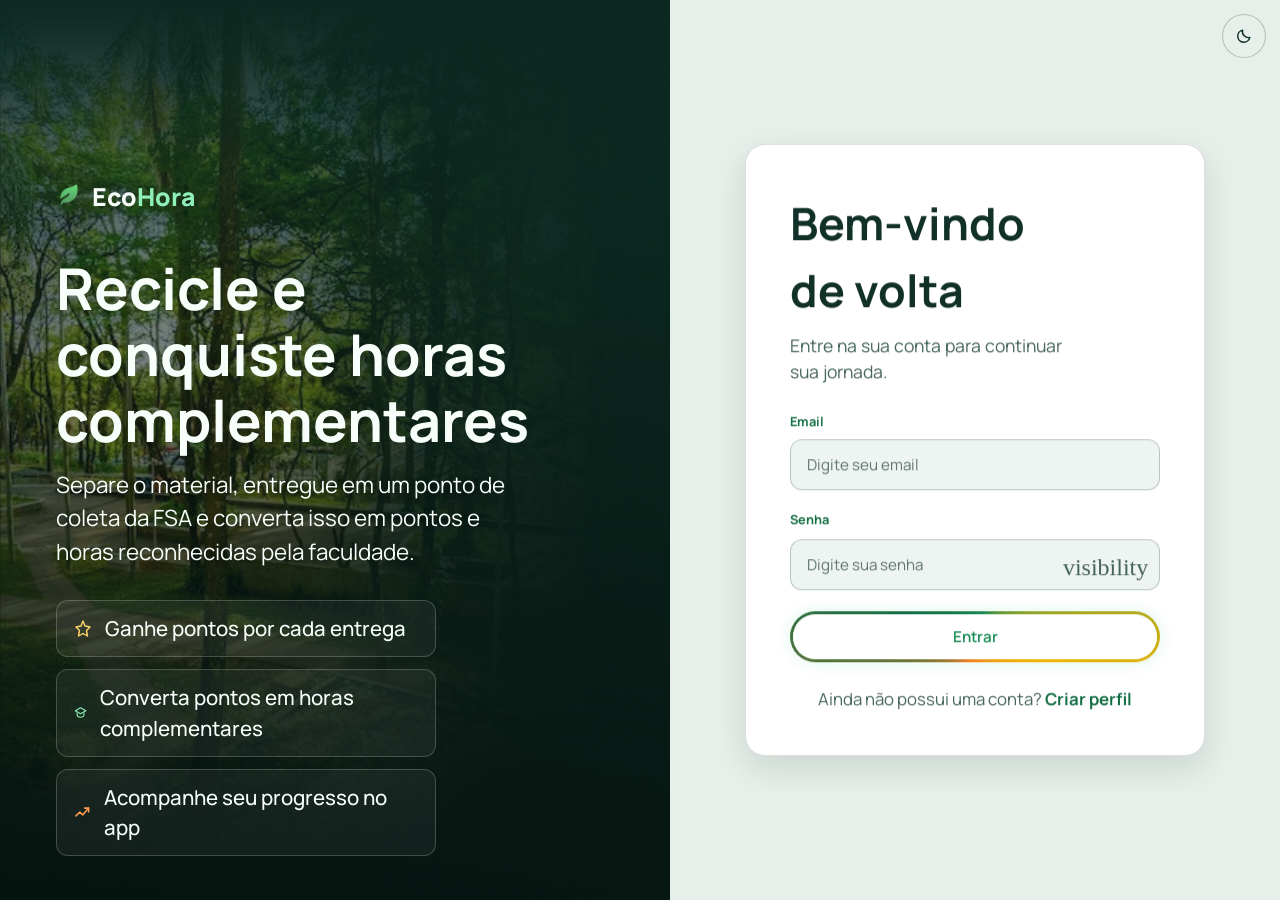
==== commit 9a0d8f3c: "ui(reciclagem): exibe materiais e pontos ao lado do guia" ====
--- a/frontend/index.html
+++ b/frontend/index.html
@@ -267,17 +267,50 @@
 
 <section class="page"><div class="container">
   <h2 class="title"><span class="hl">Reciclagem</span></h2>
-  <p class="subtitle">A entrega é registrada com validação por QR Code, para garantir que os dados sejam conferidos pelo posto de coleta.</p>
-
-  <div class="card info-card recycling-instructions">
-    <h3>Como confirmar uma entrega?</h3>
-    <ol class="recycling-steps">
-      <li>Entregue o material ao responsável pelo posto de coleta.</li>
-      <li>Leia o QR Code gerado pelo responsável usando a câmera do celular.</li>
-      <li>Confira o material, o peso e os pontos apresentados na tela.</li>
-      <li>Mantenha pressionado o botão de confirmação até concluir o registro.</li>
-    </ol>
-    <p class="recycling-warning" role="note">A confirmação só pode ser feita por meio de um QR Code válido, gerado pelo responsável pelo recebimento.</p>
+  <p class="subtitle">Consulte os materiais aceitos e confirme suas entregas por QR Code.</p>
+
+  <div class="recycling-layout">
+    <div class="card info-card recycling-instructions">
+      <h3>Como confirmar uma entrega?</h3>
+      <ol class="recycling-steps">
+        <li>Entregue o material ao responsável pelo posto de coleta.</li>
+        <li>Leia o QR Code gerado pelo responsável usando a câmera do celular.</li>
+        <li>Confira o material, o peso e os pontos apresentados na tela.</li>
+        <li>Mantenha pressionado o botão de confirmação até concluir o registro.</li>
+      </ol>
+      <p class="recycling-warning" role="note">A confirmação só pode ser feita por meio de um QR Code válido, gerado pelo responsável pelo recebimento.</p>
+    </div>
+
+    <aside class="recycling-materials" aria-labelledby="recyclingMaterialsTitle">
+      <h3 id="recyclingMaterialsTitle">Materiais e pontuação</h3>
+      <p class="recycling-materials-note">Pontuação por quilograma entregue.</p>
+
+      <div class="recycling-material-list">
+        <article class="recycle recycling-material-card papel">
+          <h4>Papel</h4>
+          <p>Folhas, jornais, caixas e embalagens de papel limpas e secas.</p>
+          <span class="points">2 pontos/kg</span>
+        </article>
+
+        <article class="recycle recycling-material-card plastico">
+          <h4>Plástico</h4>
+          <p>Garrafas, frascos e embalagens plásticas limpas.</p>
+          <span class="points">2 pontos/kg</span>
+        </article>
+
+        <article class="recycle recycling-material-card metal">
+          <h4>Metal</h4>
+          <p>Latas e outras embalagens metálicas limpas.</p>
+          <span class="points">1 ponto/kg</span>
+        </article>
+
+        <article class="recycle recycling-material-card vidro">
+          <h4>Vidro</h4>
+          <p>Garrafas e potes de vidro, sem resíduos.</p>
+          <span class="points">3 pontos/kg</span>
+        </article>
+      </div>
+    </aside>
   </div>
 </div></section>
 
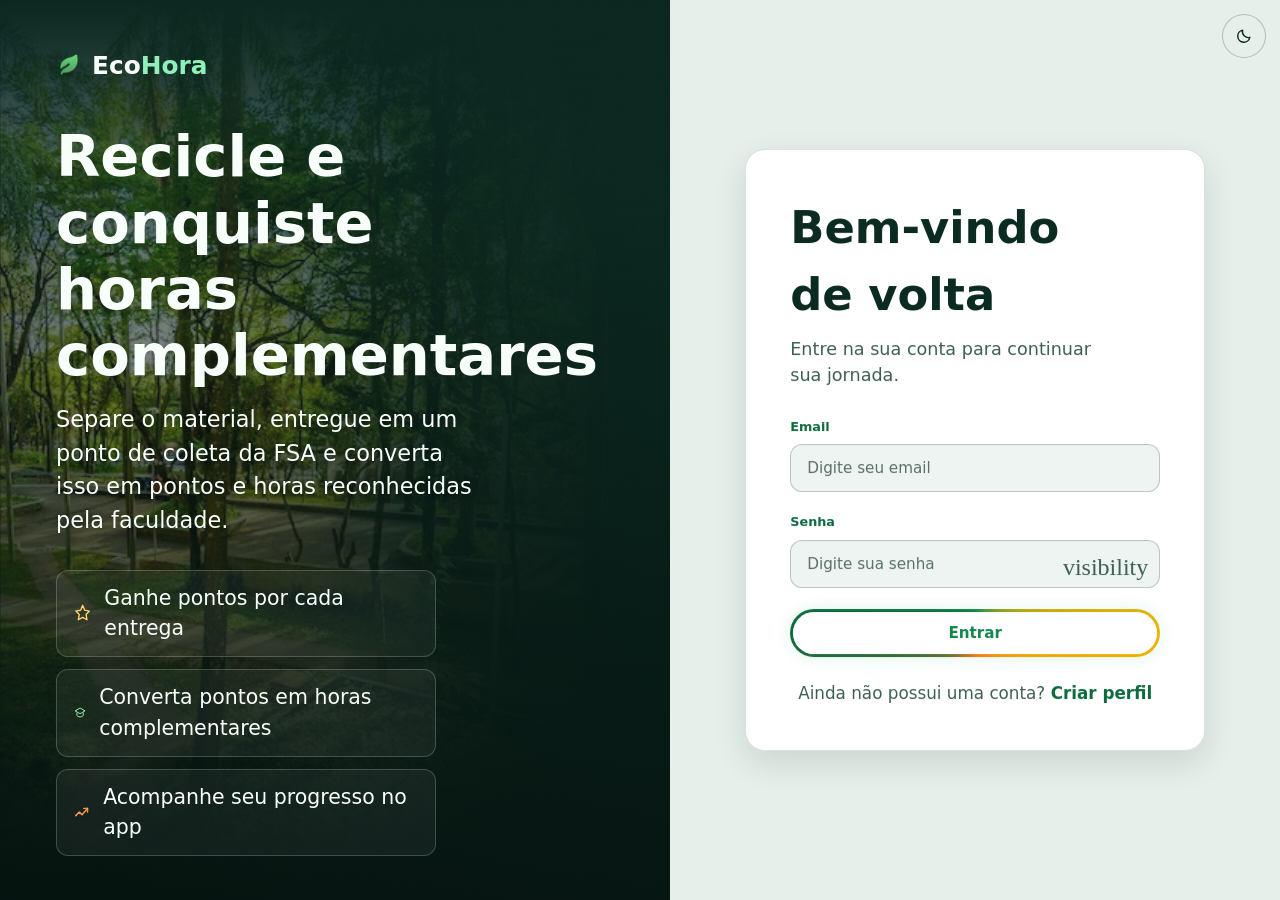
==== commit 546862f4: "Ajusta ordem e apresentação dos materiais na página de reciclagem" ====
--- a/frontend/index.html
+++ b/frontend/index.html
@@ -270,6 +270,49 @@
   <p class="subtitle">Consulte os materiais aceitos e confirme suas entregas por QR Code.</p>
 
   <div class="recycling-layout">
+    <aside class="recycling-materials" aria-labelledby="recyclingMaterialsTitle">
+      <h3 id="recyclingMaterialsTitle">Materiais e pontuação</h3>
+      <p class="recycling-materials-note">Pontuação por quilograma entregue.</p>
+
+      <div class="recycling-material-list">
+        <article class="recycle recycling-material-card papel">
+          <span class="material-symbols-outlined recycling-material-icon" aria-hidden="true">description</span>
+          <div class="recycling-material-copy">
+            <h4>Papel</h4>
+            <p>Folhas, jornais, caixas e embalagens limpas e secas.</p>
+          </div>
+          <span class="points">2 pontos/kg</span>
+        </article>
+
+        <article class="recycle recycling-material-card plastico">
+          <span class="material-symbols-outlined recycling-material-icon" aria-hidden="true">water_bottle</span>
+          <div class="recycling-material-copy">
+            <h4>Plástico</h4>
+            <p>Garrafas, frascos e embalagens plásticas limpas.</p>
+          </div>
+          <span class="points">2 pontos/kg</span>
+        </article>
+
+        <article class="recycle recycling-material-card metal">
+          <span class="material-symbols-outlined recycling-material-icon" aria-hidden="true">hardware</span>
+          <div class="recycling-material-copy">
+            <h4>Metal</h4>
+            <p>Latas e outras embalagens metálicas limpas.</p>
+          </div>
+          <span class="points">1 ponto/kg</span>
+        </article>
+
+        <article class="recycle recycling-material-card vidro">
+          <span class="material-symbols-outlined recycling-material-icon" aria-hidden="true">wine_bar</span>
+          <div class="recycling-material-copy">
+            <h4>Vidro</h4>
+            <p>Garrafas e potes de vidro, sem resíduos.</p>
+          </div>
+          <span class="points">3 pontos/kg</span>
+        </article>
+      </div>
+    </aside>
+
     <div class="card info-card recycling-instructions">
       <h3>Como confirmar uma entrega?</h3>
       <ol class="recycling-steps">
@@ -280,39 +323,7 @@
       </ol>
       <p class="recycling-warning" role="note">A confirmação só pode ser feita por meio de um QR Code válido, gerado pelo responsável pelo recebimento.</p>
     </div>
-
-    <aside class="recycling-materials" aria-labelledby="recyclingMaterialsTitle">
-      <h3 id="recyclingMaterialsTitle">Materiais e pontuação</h3>
-      <p class="recycling-materials-note">Pontuação por quilograma entregue.</p>
-
-      <div class="recycling-material-list">
-        <article class="recycle recycling-material-card papel">
-          <h4>Papel</h4>
-          <p>Folhas, jornais, caixas e embalagens de papel limpas e secas.</p>
-          <span class="points">2 pontos/kg</span>
-        </article>
-
-        <article class="recycle recycling-material-card plastico">
-          <h4>Plástico</h4>
-          <p>Garrafas, frascos e embalagens plásticas limpas.</p>
-          <span class="points">2 pontos/kg</span>
-        </article>
-
-        <article class="recycle recycling-material-card metal">
-          <h4>Metal</h4>
-          <p>Latas e outras embalagens metálicas limpas.</p>
-          <span class="points">1 ponto/kg</span>
-        </article>
-
-        <article class="recycle recycling-material-card vidro">
-          <h4>Vidro</h4>
-          <p>Garrafas e potes de vidro, sem resíduos.</p>
-          <span class="points">3 pontos/kg</span>
-        </article>
-      </div>
-    </aside>
-  </div>
-</div></section>
+  </div></section>
 
 <section class="page"><div class="container">
   <h2 class="title"><span class="hl">Postos</span></h2>
--- a/frontend/estilos/dashboard.css
+++ b/frontend/estilos/dashboard.css
@@ -1574,3 +1574,80 @@
   font-weight: 700;
   line-height: 1.55;
 }
+
+
+/* Guia de reciclagem e cards informativos de materiais */
+.recycling-layout {
+  display: grid;
+  grid-template-columns: minmax(0, 1.1fr) minmax(260px, 0.9fr);
+  align-items: start;
+  gap: 20px;
+  margin-top: 24px;
+}
+
+.recycling-layout .recycling-instructions {
+  max-width: none;
+  margin-top: 0;
+}
+
+.recycling-materials {
+  min-width: 0;
+}
+
+.recycling-materials > h3 {
+  margin: 0;
+  color: var(--text);
+  font-size: 1.1rem;
+}
+
+.recycling-materials-note {
+  margin: 5px 0 14px;
+  color: var(--muted);
+  font-size: 0.84rem;
+}
+
+.recycling-material-list {
+  display: grid;
+  grid-template-columns: minmax(0, 1fr);
+  gap: 12px;
+}
+
+.recycling-material-card {
+  display: grid;
+  gap: 7px;
+  padding: 16px 18px;
+  cursor: default;
+}
+
+.recycling-material-card:hover {
+  transform: none;
+}
+
+.recycling-material-card h4 {
+  margin: 0;
+  color: var(--material-color);
+  font-size: 1rem;
+}
+
+.recycling-material-card p {
+  margin: 0;
+  color: var(--text);
+  font-size: 0.82rem;
+  line-height: 1.5;
+}
+
+.recycling-material-card .points {
+  display: inline-block;
+  width: fit-content;
+  margin-top: 2px;
+  padding: 4px 9px;
+  border: 1px solid currentColor;
+  border-radius: var(--radius-pill);
+  font-size: 0.78rem;
+}
+
+@media (max-width: 850px) {
+  .recycling-layout {
+    grid-template-columns: minmax(0, 1fr);
+  }
+}
